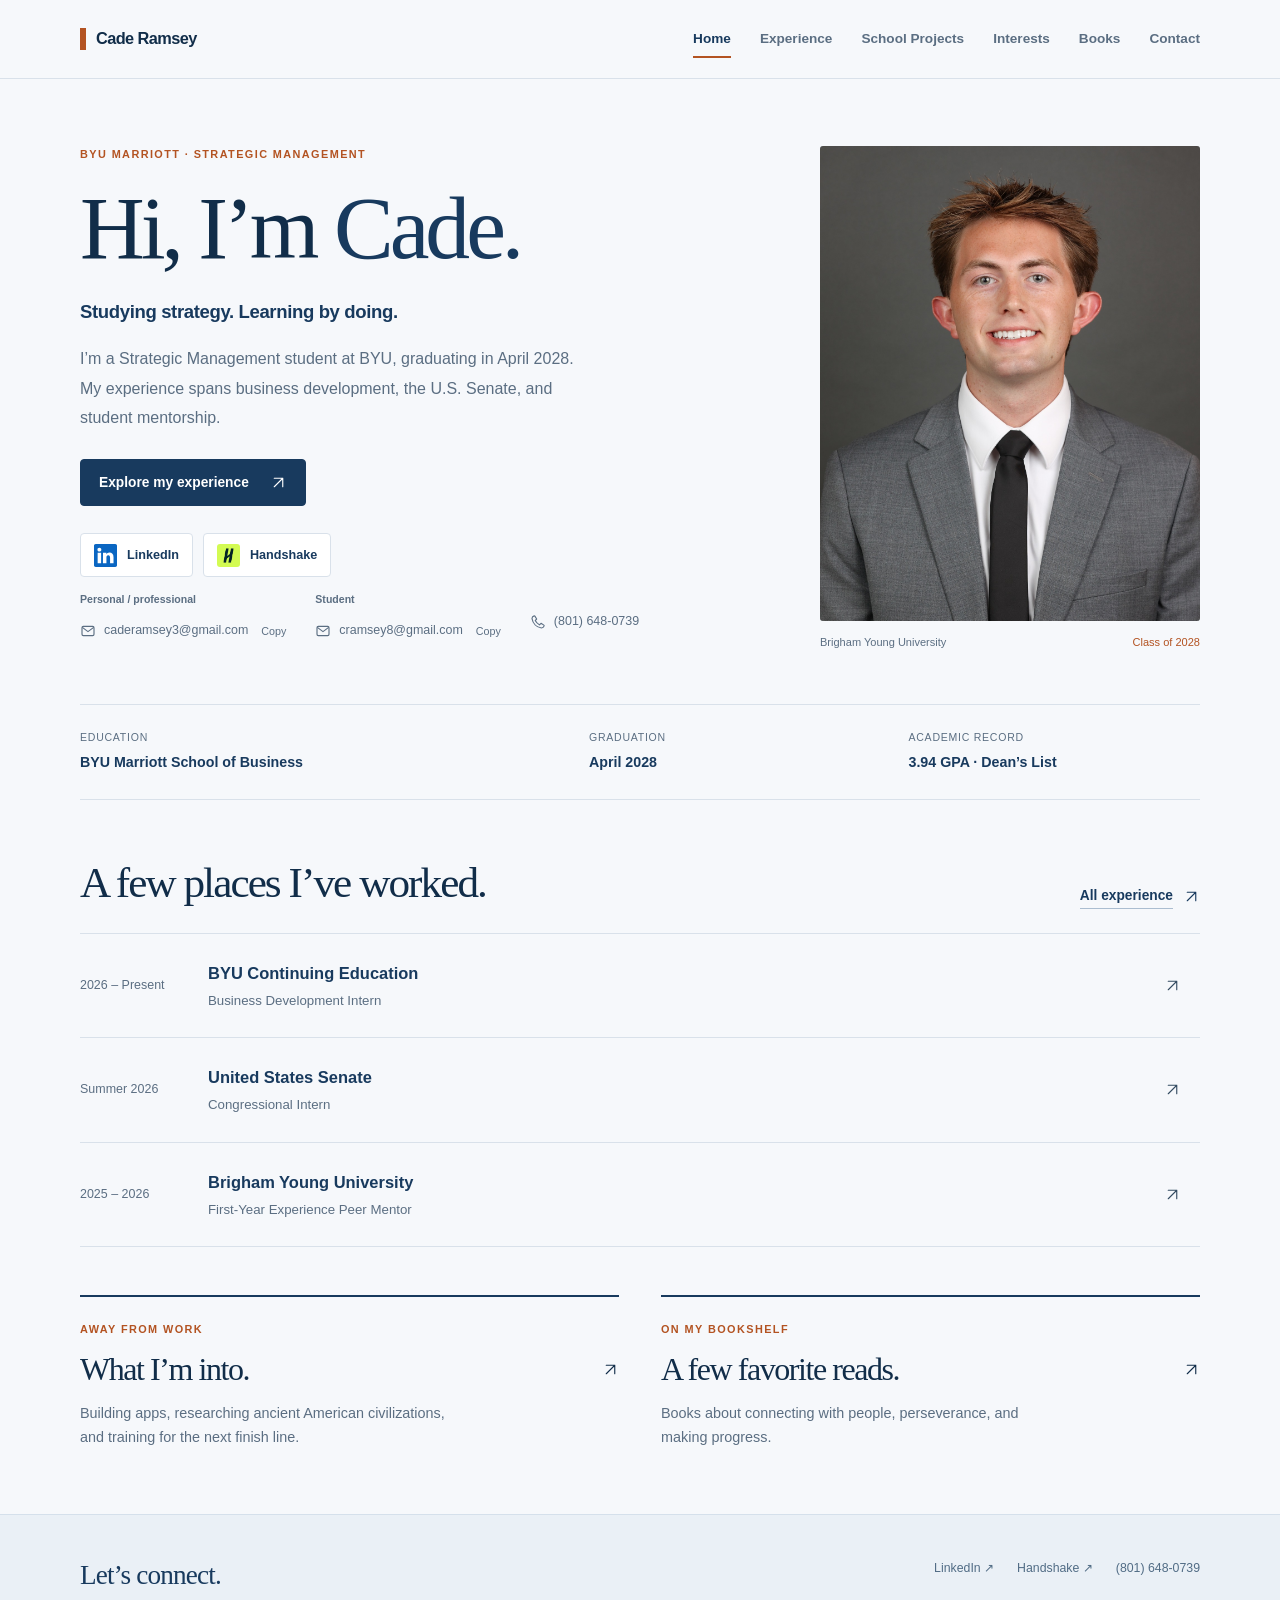
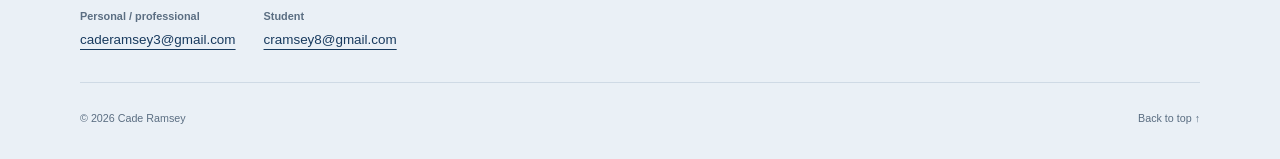
==== index.html @ 0d04d63a "Distinguish personal and student emails across contact sections" ====
<!doctype html>
<html lang="en">
<head>
  <meta charset="utf-8">
  <meta name="viewport" content="width=device-width, initial-scale=1">
  <meta name="theme-color" content="#f6f8fb">
  <meta name="description" content="Cade Ramsey is a BYU Strategic Management student graduating in April 2028. Explore his experience, interests, and favorite books.">
  <title>Welcome | Cade Ramsey</title>
  <link rel="stylesheet" href="styles.css?v=contact-emails">
  <script src="site.js" defer></script>
</head>
<body>
  <a class="skip-link" href="#main-content">Skip to content</a>
  <header class="site-header" id="top">
    <div class="wrap header-inner">
      <a class="wordmark" href="index.html" aria-label="Cade Ramsey, home">Cade Ramsey</a>
      <button class="menu-toggle" type="button" data-menu-toggle aria-controls="site-navigation" aria-expanded="false"><span data-menu-label>Menu</span><svg class="menu-icon" viewBox="0 0 24 24" fill="none" stroke="currentColor" stroke-width="1.7" aria-hidden="true"><path d="M4 8h16"/><path d="M4 16h16"/></svg></button>
      <nav class="site-nav" id="site-navigation" aria-label="Main navigation">
          <a href="index.html" aria-current="page">Home</a>
          <a href="experience.html">Experience</a>
          <a href="school-projects.html">School Projects</a>
          <a href="interests.html">Interests</a>
          <a href="books.html">Books</a>
          <a href="#contact">Contact</a>
      </nav>
    </div>
  </header>
  <main id="main-content" class="wrap">
    <section class="home-hero" id="home" aria-labelledby="home-title">
      <div>
        <p class="eyebrow">BYU Marriott · Strategic Management</p>
        <h1 id="home-title">Hi, I’m <span>Cade.</span></h1>
        <p class="home-role">Studying strategy. Learning by doing.</p>
        <p class="lead">I’m a Strategic Management student at BYU, graduating in April 2028. My experience spans business development, the U.S. Senate, and student mentorship.</p>
        <a class="button" href="experience.html">Explore my experience <svg class="icon-arrow" viewBox="0 0 24 24" fill="none" stroke="currentColor" stroke-width="1.6" stroke-linecap="round" stroke-linejoin="round" aria-hidden="true"><path d="M6 18 18 6M6 6h12v12"/></svg></a>
        <div class="home-contact" role="group" aria-label="Profiles and contact information">
          <div class="profile-links">
            <a class="profile-link" href="https://www.linkedin.com/in/cade-ramsey" target="_blank" rel="noopener noreferrer" aria-label="View Cade Ramsey’s LinkedIn profile"><svg class="brand-icon" viewBox="0 0 16 16" xmlns="http://www.w3.org/2000/svg" aria-hidden="true" focusable="false"><path fill="#0A66C2" d="M0 1.146C0 .513.526 0 1.175 0h13.65C15.474 0 16 .513 16 1.146v13.708c0 .633-.526 1.146-1.175 1.146H1.175C.526 16 0 15.487 0 14.854V1.146zm4.943 12.248V6.169H2.542v7.225h2.401zm-1.2-8.212c.837 0 1.358-.554 1.358-1.248-.015-.709-.52-1.248-1.342-1.248S2.4 3.226 2.4 3.934c0 .694.521 1.248 1.327 1.248h.016zm4.908 8.212V9.359c0-.216.016-.432.08-.586.173-.431.568-.878 1.232-.878.869 0 1.216.662 1.216 1.634v3.865h2.401V9.25c0-2.22-1.184-3.252-2.764-3.252-1.274 0-1.845.7-2.165 1.193v.025h-.016l.016-.025V6.169H6.25c.03.678 0 7.225 0 7.225h2.401z"></path></svg>
              <span>LinkedIn</span></a>
            <a class="profile-link" href="https://byu.joinhandshake.com/profiles/m2m9yj" target="_blank" rel="noopener noreferrer" aria-label="View Cade Ramsey’s Handshake profile"><img class="brand-icon handshake-icon" src="assets/handshake.png" width="23" height="23" alt=""><span>Handshake</span></a>
          </div>
          <div class="direct-contact">
            <div class="contact-email"><span class="contact-email-label">Personal / professional</span><div class="email-group"><a class="direct-link" href="mailto:caderamsey3@gmail.com"><svg class="small-icon" viewBox="0 0 24 24" aria-hidden="true"><rect x="3" y="5" width="18" height="14" rx="2"/><path d="m4 7 8 6 8-6"/></svg><span>caderamsey3@gmail.com</span></a><button class="copy-email" type="button" data-copy-email="caderamsey3@gmail.com" aria-label="Copy Cade Ramsey’s personal and professional email address"><span data-copy-label>Copy</span></button></div></div>
            <div class="contact-email"><span class="contact-email-label">Student</span><div class="email-group"><a class="direct-link" href="mailto:cramsey8@gmail.com"><svg class="small-icon" viewBox="0 0 24 24" aria-hidden="true"><rect x="3" y="5" width="18" height="14" rx="2"/><path d="m4 7 8 6 8-6"/></svg><span>cramsey8@gmail.com</span></a><button class="copy-email" type="button" data-copy-email="cramsey8@gmail.com" aria-label="Copy Cade Ramsey’s student email address"><span data-copy-label>Copy</span></button></div></div>
            <a class="direct-link" href="tel:+18016480739"><svg class="small-icon" viewBox="0 0 24 24" aria-hidden="true"><path d="M7.3 3.2 10 7.5 7.8 9.8a16 16 0 0 0 6.4 6.4l2.3-2.2 4.3 2.7a1 1 0 0 1 .4 1.2c-.6 1.8-1.9 3.1-4 3.1A17.4 17.4 0 0 1 3 6.8c0-2.1 1.3-3.4 3.1-4a1 1 0 0 1 1.2.4Z"/></svg><span>(801) 648-0739</span></a>
          </div>
        </div>
      </div>
      <figure class="portrait"><img src="assets/cade-ramsey.jpeg" alt="Cade Ramsey wearing a gray suit and tie" width="1365" height="2048" fetchpriority="high"><figcaption><span>Brigham Young University</span><span>Class of 2028</span></figcaption></figure>
    </section>
    <dl class="context-strip"><div><dt>Education</dt><dd>BYU Marriott School of Business</dd></div><div><dt>Graduation</dt><dd>April 2028</dd></div><div><dt>Academic record</dt><dd>3.94 GPA · Dean’s List</dd></div></dl>
    <section class="home-section" id="experience" aria-labelledby="selected-work-title">
      <div class="section-heading"><h2 id="selected-work-title">A few places I’ve worked.</h2><a class="text-link" href="experience.html"><span>All experience</span><svg class="icon-arrow" viewBox="0 0 24 24" fill="none" stroke="currentColor" stroke-width="1.6" stroke-linecap="round" stroke-linejoin="round" aria-hidden="true"><path d="M6 18 18 6M6 6h12v12"/></svg></a></div>
      <div class="work-list">
        <a class="work-link" href="experience.html#continuing-education"><span class="work-year">2026 – Present</span><div><span class="work-name">BYU Continuing Education</span><span class="work-role">Business Development Intern</span></div><svg class="icon-arrow" viewBox="0 0 24 24" fill="none" stroke="currentColor" stroke-width="1.6" stroke-linecap="round" stroke-linejoin="round" aria-hidden="true"><path d="M6 18 18 6M6 6h12v12"/></svg></a>
        <a class="work-link" href="experience.html#senate"><span class="work-year">Summer 2026</span><div><span class="work-name">United States Senate</span><span class="work-role">Congressional Intern</span></div><svg class="icon-arrow" viewBox="0 0 24 24" fill="none" stroke="currentColor" stroke-width="1.6" stroke-linecap="round" stroke-linejoin="round" aria-hidden="true"><path d="M6 18 18 6M6 6h12v12"/></svg></a>
        <a class="work-link" href="experience.html#peer-mentoring"><span class="work-year">2025 – 2026</span><div><span class="work-name">Brigham Young University</span><span class="work-role">First-Year Experience Peer Mentor</span></div><svg class="icon-arrow" viewBox="0 0 24 24" fill="none" stroke="currentColor" stroke-width="1.6" stroke-linecap="round" stroke-linejoin="round" aria-hidden="true"><path d="M6 18 18 6M6 6h12v12"/></svg></a>
      </div>
    </section>
    <div class="elsewhere">
      <a class="elsewhere-link" id="interests" href="interests.html" data-reveal><p class="eyebrow">Away from work</p><h2>What I’m into. <svg class="icon-arrow" viewBox="0 0 24 24" fill="none" stroke="currentColor" stroke-width="1.6" stroke-linecap="round" stroke-linejoin="round" aria-hidden="true"><path d="M6 18 18 6M6 6h12v12"/></svg></h2><p>Building apps, researching ancient American civilizations, and training for the next finish line.</p></a>
      <a class="elsewhere-link" id="books" href="books.html" data-reveal><p class="eyebrow">On my bookshelf</p><h2>A few favorite reads. <svg class="icon-arrow" viewBox="0 0 24 24" fill="none" stroke="currentColor" stroke-width="1.6" stroke-linecap="round" stroke-linejoin="round" aria-hidden="true"><path d="M6 18 18 6M6 6h12v12"/></svg></h2><p>Books about connecting with people, perseverance, and making progress.</p></a>
    </div>
  </main>
  <footer class="site-footer" id="contact">
    <div class="wrap">
      <div class="footer-main">
        <div><p class="footer-title">Let’s connect.</p><dl class="footer-emails"><div><dt>Personal / professional</dt><dd><a class="footer-email" href="mailto:caderamsey3@gmail.com">caderamsey3@gmail.com</a></dd></div><div><dt>Student</dt><dd><a class="footer-email" href="mailto:cramsey8@gmail.com">cramsey8@gmail.com</a></dd></div></dl></div>
        <nav class="footer-links" aria-label="Contact links"><a href="https://www.linkedin.com/in/cade-ramsey" target="_blank" rel="noopener noreferrer">LinkedIn ↗</a><a href="https://byu.joinhandshake.com/profiles/m2m9yj" target="_blank" rel="noopener noreferrer">Handshake ↗</a><a href="tel:+18016480739">(801) 648-0739</a></nav>
      </div>
      <div class="footer-bottom"><span>© 2026 Cade Ramsey</span><a href="#top">Back to top ↑</a></div>
    </div>
  </footer>
  <div class="toast" data-toast role="status" aria-live="polite" aria-atomic="true" hidden></div>
</body>
</html>
---- styles.css ----
/* Cade Ramsey — shared portfolio styles. */
:root {
  --paper: #f6f8fb;
  --white: #fff;
  --ink: #183a5e;
  --deep: #112d49;
  --body: #334b61;
  --muted: #5b6e82;
  --line: #d9e1ea;
  --blue: #e8eff7;
  --accent: #b35322;
  --accent-light: #f4ad78;
  --serif: Georgia, "Times New Roman", serif;
  --sans: -apple-system, BlinkMacSystemFont, "Segoe UI", sans-serif;
}
* { box-sizing: border-box; }
html { scroll-behavior: smooth; scroll-padding-top: 100px; }
body { margin: 0; background: var(--paper); color: var(--body); font-family: var(--sans); font-size: 16px; line-height: 1.7; -webkit-font-smoothing: antialiased; }
button, input, textarea { font: inherit; }
button, a { -webkit-tap-highlight-color: transparent; }
a { color: inherit; text-decoration-thickness: 1px; text-underline-offset: 5px; }
button { color: inherit; }
button:not(:disabled), summary { cursor: pointer; }
button:disabled { cursor: default; }
img, svg { display: block; max-width: 100%; }
[hidden] { display: none !important; }
::selection { background: #f8dcc6; color: var(--deep); }
:focus-visible { outline: 2px solid var(--accent); outline-offset: 5px; }
.wrap { width: min(1120px, calc(100% - 64px)); margin-inline: auto; }
.skip-link { position: fixed; left: 20px; top: -90px; z-index: 100; padding: 10px 16px; background: var(--white); border: 1px solid var(--ink); }
.skip-link:focus { top: 12px; }
.site-header { position: sticky; top: 0; z-index: 30; background: rgba(246,248,251,.97); border-bottom: 1px solid var(--line); transition: box-shadow .2s; }
.site-header.is-scrolled { box-shadow: 0 3px 16px rgba(17,45,73,.045); }
.header-inner { min-height: 78px; display: flex; align-items: center; justify-content: space-between; gap: 32px; }
.wordmark { display: inline-flex; align-items: center; gap: 10px; color: var(--deep); text-decoration: none; font-size: 1.02rem; font-weight: 720; letter-spacing: -.035em; white-space: nowrap; }
.wordmark::before { content: ""; width: 6px; height: 22px; background: var(--accent); }
.site-nav { display: flex; align-items: center; gap: 29px; }
.site-nav a { position: relative; padding: 25px 0; color: var(--muted); text-decoration: none; font-size: .85rem; font-weight: 550; }
.site-nav a::after { content: ""; position: absolute; left: 0; right: 0; bottom: 18px; height: 2px; background: var(--accent); transform: scaleX(0); transform-origin: left; transition: transform .2s; }
.site-nav a:hover, .site-nav a[aria-current="page"] { color: var(--ink); }
.site-nav a:hover::after, .site-nav a[aria-current="page"]::after { transform: scaleX(1); }
.menu-toggle { display: none; align-items: center; gap: 9px; padding: 8px 0 8px 12px; border: 0; background: transparent; color: var(--ink); font-size: .83rem; }
.menu-toggle svg { width: 19px; height: 19px; }
.menu-icon path { transform-origin: center; transition: transform .2s; }
.menu-toggle[aria-expanded="true"] .menu-icon path:first-child { transform: translateY(4px) rotate(45deg); }
.menu-toggle[aria-expanded="true"] .menu-icon path:last-child { transform: translateY(-4px) rotate(-45deg); }
.eyebrow { margin: 0 0 18px; color: var(--accent); font-size: .68rem; font-weight: 750; text-transform: uppercase; letter-spacing: .13em; }
h1, h2, h3, p { margin-top: 0; }
h1, h2 { color: var(--deep); font-family: var(--serif); font-weight: 400; letter-spacing: -.045em; }
h1 { margin-bottom: 22px; font-size: clamp(3.1rem, 6.5vw, 5.6rem); line-height: 1.06; }
h2 { font-size: clamp(1.9rem, 3.7vw, 2.7rem); line-height: 1.18; }
h3 { color: var(--ink); font-size: 1.08rem; font-weight: 650; letter-spacing: -.02em; line-height: 1.4; }
.lead { color: var(--muted); font-size: 1.06rem; line-height: 1.85; }
.text-link, .arrow-link { display: inline-flex; align-items: center; gap: 10px; color: var(--ink); font-size: .86rem; font-weight: 650; text-decoration: none; }
.text-link span:first-child { border-bottom: 1px solid #abbdd0; }
.icon-arrow { width: 17px; height: 17px; flex: 0 0 17px; transition: transform .2s; }
a:hover > .icon-arrow, button:hover > .icon-arrow { transform: translate(3px, -2px); }
.button { display: inline-flex; align-items: center; justify-content: center; gap: 21px; min-height: 47px; padding: 11px 18px; border: 1px solid var(--ink); border-radius: 4px; background: var(--ink); color: white; font-size: .86rem; font-weight: 650; text-decoration: none; transition: background .2s, transform .2s, box-shadow .2s; }
.button:hover { background: var(--deep); box-shadow: 0 4px 0 #e2e9f1; transform: translateY(-2px); }
.button:active { transform: translateY(0); box-shadow: none; }
.button-light { background: white; color: var(--ink); border-color: #bdccdb; }
.button-light:hover { background: #eef3f8; }
.button-orange { background: var(--accent-light); border-color: var(--accent-light); color: var(--deep); }
.button-orange:hover { background: #ffbf8f; box-shadow: 0 4px 0 rgba(0,0,0,.12); }
.home-hero { display: grid; grid-template-columns: minmax(0, 1.15fr) minmax(0, .85fr); gap: clamp(40px, 7vw, 96px); align-items: center; padding: 66px 0 52px; }
.home-hero h1 { font-size: clamp(3.6rem, 7vw, 6.2rem); }
.home-hero h1 span { color: var(--ink); }
.home-hero .lead { max-width: 510px; margin-bottom: 26px; font-size: 1rem; }
.home-role { margin: 0 0 18px; color: var(--ink); font-size: 1.16rem; line-height: 1.5; font-weight: 550; letter-spacing: -.02em; }
.portrait { width: min(100%, 380px); min-width: 0; margin: 0; align-self: center; justify-self: end; }
.portrait img { width: 100%; height: auto; max-height: 475px; aspect-ratio: 4 / 5; object-fit: cover; object-position: center 27%; border-radius: 3px; background: #d9e1e8; }
.portrait figcaption { display: flex; justify-content: space-between; gap: 15px; padding-top: 12px; color: var(--muted); font-size: .69rem; }
.portrait figcaption span:last-child { color: var(--accent); }
.home-contact { margin-top: 27px; }
.profile-links { display: flex; flex-wrap: wrap; gap: 10px; }
.profile-link { display: inline-flex; align-items: center; gap: 10px; min-height: 44px; padding: 8px 13px; border: 1px solid var(--line); border-radius: 4px; background: white; color: var(--ink); font-size: .79rem; font-weight: 650; text-decoration: none; transition: border-color .2s, transform .2s; }
.profile-link:hover { border-color: var(--accent); transform: translateY(-2px); }
.brand-icon { width: 23px; height: 23px; flex: 0 0 23px; }
.handshake-icon { border-radius: 3px; }
.direct-contact { display: flex; flex-wrap: wrap; align-items: center; gap: 5px 20px; margin-top: 14px; }
.contact-email { display: grid; min-width: 0; }
.contact-email-label { color: var(--muted); font-size: .66rem; font-weight: 600; }
.email-group { display: inline-flex; align-items: center; min-width: 0; }
.direct-link { display: inline-flex; align-items: center; gap: 8px; min-height: 42px; color: var(--muted); font-size: .78rem; text-decoration: none; }
.direct-link:hover { color: var(--ink); text-decoration: underline; }
.direct-link span { overflow-wrap: anywhere; }
.small-icon { width: 16px; height: 16px; flex: 0 0 16px; fill: none; stroke: currentColor; stroke-width: 1.7; stroke-linecap: round; stroke-linejoin: round; }
.copy-email { display: none; align-items: center; justify-content: center; min-width: 43px; min-height: 43px; margin-left: 4px; padding: 8px; border: 0; background: transparent; color: var(--muted); font-size: .67rem; }
.js .copy-email { display: inline-flex; }
.copy-email:hover { color: var(--accent); }
.context-strip { display: grid; grid-template-columns: 1.65fr 1fr 1fr; gap: 28px; margin: 0; padding: 24px 0; border-block: 1px solid var(--line); }
.context-strip dt { margin-bottom: 3px; color: var(--muted); font-size: .66rem; letter-spacing: .07em; text-transform: uppercase; }
.context-strip dd { margin: 0; color: var(--ink); font-size: .89rem; font-weight: 550; }
.home-section { padding-top: 58px; }
.section-heading { display: flex; align-items: end; justify-content: space-between; flex-wrap: wrap; gap: 16px; margin-bottom: 24px; }
.section-heading h2 { margin: 0; }
.section-heading p { margin: 0; color: var(--muted); font-size: .84rem; }
.work-list { border-top: 1px solid var(--line); }
.work-link { display: grid; grid-template-columns: 108px 1fr 24px; align-items: center; gap: 20px; padding: 25px 12px 25px 0; border-bottom: 1px solid var(--line); text-decoration: none; transition: background .2s, padding .2s; }
.work-link:hover { background: var(--blue); padding-left: 12px; }
.work-year { color: var(--muted); font-size: .78rem; }
.work-name { display: block; color: var(--ink); font-size: 1.03rem; font-weight: 650; }
.work-role { display: block; margin-top: 3px; color: var(--muted); font-size: .83rem; }
.elsewhere { display: grid; grid-template-columns: 1fr 1fr; gap: 42px; margin: 48px 0 64px; }
.elsewhere-link { display: block; padding-top: 23px; border-top: 2px solid var(--ink); text-decoration: none; }
.elsewhere-link .eyebrow { margin-bottom: 12px; }
.elsewhere-link h2 { display: flex; align-items: center; justify-content: space-between; gap: 20px; margin-bottom: 12px; font-size: 2rem; }
.elsewhere-link p:last-child { max-width: 390px; margin-bottom: 0; color: var(--muted); font-size: .9rem; }
.elsewhere-link:hover h2 { color: var(--accent); }
.page-main { padding-top: 54px; padding-bottom: 68px; }
.page-intro { max-width: 760px; margin-bottom: 33px; }
.page-intro h1 { font-size: clamp(3rem, 6vw, 4.9rem); }
.page-intro .lead { max-width: 680px; margin-bottom: 0; }
.filter-bar { display: flex; flex-wrap: wrap; align-items: center; justify-content: space-between; gap: 13px 22px; padding: 18px 0; border-block: 1px solid var(--line); }
.filter-options { display: none; flex-wrap: wrap; gap: 5px; }
.js .filter-options { display: flex; }
.filter-button { min-height: 40px; padding: 8px 13px; border: 1px solid transparent; border-radius: 4px; background: transparent; color: var(--muted); font-size: .78rem; font-weight: 550; transition: background .18s, color .18s; }
.filter-button:hover { color: var(--ink); background: var(--blue); }
.filter-button[aria-pressed="true"] { background: var(--ink); color: white; }
.filter-count { color: var(--muted); font-size: .72rem; }
.experience-toolbar { display: flex; align-items: center; justify-content: space-between; gap: 20px; padding-top: 16px; }
.quiet-button { min-height: 40px; padding: 6px 0; border: 0; background: transparent; color: var(--ink); font-size: .75rem; text-decoration: underline; text-underline-offset: 4px; }
[data-expand-all] { display: none; }
.js [data-expand-all] { display: inline-block; }
.experience-list { margin-top: 9px; }
.experience-row { display: grid; grid-template-columns: 185px minmax(0,1fr); gap: 42px; padding: 34px 0 37px; border-bottom: 1px solid var(--line); scroll-margin-top: 105px; }
.role-figure { margin: 0; }
.role-art { padding: 5px 8px; background: var(--blue); border-radius: 3px; }
.role-art svg { width: 100%; height: auto; }
.role-figure figcaption { padding-top: 16px; }
.role-figure strong { display: block; color: var(--ink); font-family: var(--serif); font-size: 2rem; font-weight: 400; line-height: 1.1; }
.role-figure figcaption span { display: block; max-width: 180px; margin-top: 6px; color: var(--muted); font-size: .73rem; line-height: 1.6; }
.role-head { display: flex; align-items: start; justify-content: space-between; flex-wrap: wrap; gap: 9px 22px; }
.role-org { margin-bottom: 6px; color: var(--accent); font-size: .77rem; font-weight: 650; }
.role-head h2 { margin: 0; font-size: clamp(1.45rem, 2.4vw, 2rem); line-height: 1.22; }
.role-dates { padding-top: 2px; color: var(--muted); font-size: .74rem; white-space: nowrap; }
.role-location { margin: 9px 0 16px; color: var(--muted); font-size: .72rem; }
.role-intro { max-width: 760px; margin-bottom: 14px; color: #50667c; font-size: .91rem; line-height: 1.85; }
details > summary { display: flex; align-items: center; justify-content: space-between; gap: 16px; min-height: 43px; list-style: none; color: var(--ink); font-size: .8rem; font-weight: 650; }
details > summary::-webkit-details-marker { display: none; }
summary .disclosure-icon { width: 16px; height: 16px; flex: 0 0 16px; transition: transform .2s; }
details[open] > summary .disclosure-icon { transform: rotate(45deg); }
.details-body { padding: 13px 0 3px; }
.details-body h3 { margin: 0 0 13px; font-size: .87rem; }
.contributions { padding-left: 18px; margin: 0; color: #52687e; font-size: .84rem; }
.contributions li { margin-bottom: 11px; padding-left: 3px; line-height: 1.8; }
.contributions li::marker { color: var(--accent); }
.contributions strong { color: #334e68; font-weight: 650; }
.skills-used { margin: 16px 0 0; color: var(--muted); font-size: .71rem; line-height: 1.7; }
.skills-used span { color: var(--ink); font-weight: 600; }
.education-block { padding-top: 52px; }
.education-grid { display: grid; grid-template-columns: 1.2fr .8fr; gap: 50px; margin-top: 24px; }
.education-grid h3 { margin-bottom: 7px; }
.education-grid p { color: var(--muted); font-size: .88rem; }
.education-grid .degree { margin-bottom: 5px; color: var(--ink); }
.education-extra { margin-top: 20px; border-top: 1px solid var(--line); }
.education-extra p { margin: 12px 0; font-size: .83rem; }
.tool-list { margin: 16px 0 0; }
.tool-list dt { margin-top: 15px; color: var(--ink); font-size: .76rem; font-weight: 650; }
.tool-list dd { margin: 4px 0 0; color: var(--muted); font-size: .85rem; }
.section-nav { display: flex; flex-wrap: wrap; gap: 24px; padding: 0 0 21px; margin-bottom: 36px; border-bottom: 1px solid var(--line); }
.section-nav a { color: var(--muted); font-size: .8rem; text-decoration: none; }
.section-nav a:hover { color: var(--accent); text-decoration: underline; }
.interest-section { padding-bottom: 48px; scroll-margin-top: 100px; }
.section-copy { max-width: 720px; margin-bottom: 25px; }
.section-copy h2 { margin-bottom: 16px; }
.section-copy p { color: var(--muted); font-size: .93rem; }
.project-list { display: grid; grid-template-columns: repeat(3,minmax(0,1fr)); gap: 22px; margin-top: 23px; }
.project-item { min-width: 0; padding: 0 0 22px; border-bottom: 1px solid #bdccda; }
.project-art { display: grid; place-items: center; height: 147px; margin-bottom: 22px; overflow: hidden; background: #e8eff7; border-radius: 3px; }
.project-art svg { width: 100%; height: 100%; }
.project-item h3 { margin-bottom: 9px; }
.project-item > p { margin-bottom: 12px; color: var(--muted); font-size: .85rem; }
.project-item details p { margin: 4px 0 14px; color: var(--muted); font-size: .84rem; }
.project-item .text-link { margin-top: 14px; font-size: .77rem; }
.school-project-grid { grid-template-columns: repeat(2, minmax(0, 1fr)); gap: 30px 34px; }
.school-project-card .project-art { border: 1px dashed #c6d3e0; background: #edf2f8; }
.school-project-status { display: inline-block; margin-bottom: 8px; color: var(--muted); font-size: .68rem; font-weight: 600; letter-spacing: .07em; text-transform: uppercase; }
.story-grid { display: grid; grid-template-columns: 1.15fr .85fr; gap: 65px; align-items: center; padding-top: 39px; border-top: 1px solid var(--line); }
.story-grid h2 { margin-bottom: 20px; }
.story-grid p { max-width: 590px; color: var(--muted); font-size: .94rem; }
.history-illustration { align-self: end; overflow: hidden; border-radius: 3px; background: var(--blue); }
.history-illustration svg { width: 100%; height: auto; }
.running-section { display: grid; grid-template-columns: 1.15fr .85fr; gap: 60px; align-items: center; padding: 37px 40px; border-radius: 4px; background: var(--ink); color: white; scroll-margin-top: 100px; }
.running-section .eyebrow { color: var(--accent-light); }
.running-section h2 { color: white; margin-bottom: 17px; font-size: 2.4rem; }
.running-section p { margin-bottom: 22px; color: #d7e1ec; font-size: .9rem; }
.running-facts { display: grid; grid-template-columns: 1fr 1fr; gap: 18px; margin: 0; padding-block: 23px; border-block: 1px solid #59728b; }
.running-facts dt { color: #d7e1ec; font-size: .72rem; }
.running-facts dd { margin: 6px 0 0; font-family: var(--serif); font-size: 2.2rem; line-height: 1.1; }
.running-facts dd span { color: #d7e1ec; font-family: var(--sans); font-size: .76rem; }
.running-note { margin: 17px 0 0 !important; font-size: .75rem !important; }
.books-layout { display: grid; grid-template-columns: minmax(0, 1.35fr) minmax(0, 1fr); gap: 56px; align-items: center; padding: 30px 0 38px; border-top: 1px solid var(--line); border-bottom: 1px solid var(--line); }
.book-options { display: grid; grid-template-columns: repeat(3, minmax(0, 1fr)); gap: 21px; min-width: 0; }
.book-choice { display: flex; flex-direction: column; align-items: center; gap: 16px; min-width: 0; padding: 16px 2px 13px; border: 0; border-bottom: 2px solid transparent; background: transparent; color: var(--muted); font-size: .72rem; text-align: center; transition: border-color .2s, color .2s; }
.book-choice:hover { color: var(--ink); }
.book-choice[aria-selected="true"] { color: var(--ink); border-bottom-color: var(--accent); }
.book-art { position: relative; display: flex; flex-direction: column; width: 175px; height: 250px; max-width: 100%; padding: 24px 20px 22px 24px; border-radius: 2px 4px 4px 2px; box-shadow: 6px 9px 13px rgba(17,45,73,.13); text-align: left; transition: transform .25s; }
.book-art::before { content: ""; position: absolute; left: 8px; top: 4px; bottom: 4px; width: 1px; background: rgba(255,255,255,.18); }
.book-choice:hover .book-art { transform: translateY(-6px); }
.book-choice[aria-selected="true"] .book-art { transform: translateY(-5px); }
.carnegie-art { color: white; background: var(--ink); }
.book-cover-title { font-family: var(--serif); font-size: 1.32rem; line-height: 1.18; letter-spacing: -.035em; }
.book-cover-title em { color: var(--accent-light); font-style: normal; }
.book-cover-author { margin-top: auto; font-family: var(--sans); font-size: .55rem; letter-spacing: .1em; text-transform: uppercase; }
.cover-lines { width: 34px; height: 3px; margin-top: 24px; background: var(--accent-light); }
.grit-art { color: var(--ink); background: #eee8df; }
.grit-art::before { background: rgba(17,45,73,.08); }
.grit-cover-title { color: var(--ink); font-size: 3rem; font-weight: 800; line-height: 1.1; letter-spacing: -.06em; }
.grit-cover-subtitle { margin-top: 18px; color: #496175; font-family: var(--serif); font-size: .94rem; line-height: 1.5; }
.grit-art .cover-lines { background: var(--accent); }
.atomic-art { color: var(--deep); background: #dbe6f1; }
.atomic-art::before { background: rgba(17,45,73,.1); }
.atomic-art .book-cover-title { font-size: 1.75rem; line-height: 1.2; }
.atomic-art .book-cover-title em { color: var(--accent); }
.atomic-art .cover-lines { width: 44px; background: var(--accent); }
.book-panels { min-width: 0; }
.book-panel { min-width: 0; padding-block: 15px; }
.book-panel h2 { max-width: 520px; margin-bottom: 16px; font-size: clamp(2rem,3.5vw,2.8rem); }
.book-author { color: var(--ink); font-size: .9rem; }
.book-subtitle { color: var(--muted); font-family: var(--serif); font-size: 1.15rem; }
.book-panel .book-description { margin: 22px 0; color: var(--muted); font-size: .94rem; line-height: 1.9; }
.book-themes { display: flex; flex-wrap: wrap; gap: 7px 17px; padding: 0; margin: 0 0 27px; list-style: none; color: var(--accent); font-size: .75rem; }
.books-layout:not(.is-ready) .book-options { display: none; }
.books-layout:not(.is-ready) { grid-template-columns: 1fr; }
.books-layout:not(.is-ready) .book-panel + .book-panel { border-top: 1px solid var(--line); }
.book-suggestion { display: grid; grid-template-columns: minmax(0, .8fr) minmax(0, 1.2fr); gap: 64px; padding-block: 46px 12px; }
.suggestion-intro h2 { max-width: 310px; margin-bottom: 18px; }
.suggestion-intro > p:not(.eyebrow) { max-width: 370px; color: var(--muted); font-size: .9rem; }
.suggestion-intro .suggestion-email { margin-top: 25px; font-size: .8rem; }
.suggestion-email a { color: var(--ink); }
.suggestion-form-wrap { min-width: 0; }
.suggestion-form-embed { display: block; width: 100%; height: 766px; border: 0; background: var(--white); }
.suggestion-help { margin: 0; color: var(--muted); font-size: .76rem; line-height: 1.7; }
.suggestion-help a { color: var(--ink); }
.page-crosslink { display: flex; align-items: center; justify-content: space-between; flex-wrap: wrap; gap: 18px; margin-top: 32px; padding-top: 22px; border-top: 1px solid var(--line); }
.page-crosslink p { margin: 0; color: var(--muted); font-size: .84rem; }
.site-footer { padding: 37px 0 24px; background: #eaf0f6; border-top: 1px solid #d5e0eb; scroll-margin-top: 90px; }
.footer-main { display: flex; align-items: start; justify-content: space-between; gap: 32px; }
.footer-title { margin: 0 0 9px; color: var(--ink); font-family: var(--serif); font-size: 1.7rem; letter-spacing: -.03em; }
.footer-emails { display: flex; flex-wrap: wrap; gap: 12px 28px; margin: 0; }
.footer-emails dt { color: var(--muted); font-size: .68rem; font-weight: 600; }
.footer-emails dd { margin: 0; }
.footer-email { color: var(--ink); font-size: .84rem; overflow-wrap: anywhere; }
.footer-links { display: flex; flex-wrap: wrap; gap: 12px 23px; margin-top: 6px; }
.footer-links a { color: #516c85; font-size: .77rem; text-decoration: none; }
.footer-links a:hover { color: var(--accent); text-decoration: underline; }
.footer-bottom { display: flex; align-items: center; justify-content: space-between; gap: 20px; margin-top: 30px; padding-top: 17px; border-top: 1px solid #cfdae5; color: var(--muted); font-size: .67rem; }
.footer-bottom a { display: inline-flex; align-items: center; min-height: 35px; color: var(--muted); text-decoration: none; }
.footer-bottom a:hover { color: var(--ink); }
.toast { position: fixed; z-index: 100; left: 50%; bottom: 25px; width: max-content; max-width: calc(100% - 32px); transform: translateX(-50%); padding: 12px 20px; border-radius: 4px; background: var(--deep); color: white; box-shadow: 0 5px 20px rgba(17,45,73,.18); font-size: .82rem; text-align: center; }
@media (max-width: 1000px) {
  .home-hero { gap: 42px; }
  .site-nav { gap: 22px; }
  .experience-row { grid-template-columns: 160px minmax(0,1fr); gap: 28px; }
  .books-layout { grid-template-columns: 1fr; gap: 30px; }
  .book-options { width: 100%; max-width: 640px; margin-inline: auto; }
  .book-art { width: 155px; padding: 21px 17px 19px 21px; height: 230px; }
  .book-cover-title { font-size: 1.22rem; }
  .story-grid { gap: 38px; }
}
@media (max-width: 800px) {
  .wrap { width: min(1120px, calc(100% - 42px)); }
  .header-inner { min-height: 67px; flex-wrap: wrap; gap: 0 25px; }
  .site-nav { flex: 0 0 100%; gap: 22px; padding-bottom: 12px; flex-wrap: wrap; }
  .site-nav a { padding: 9px 0; }
  .site-nav a::after { bottom: 3px; }
  .js .menu-toggle { display: inline-flex; }
  .js .site-nav { display: none; }
  .js .site-nav.is-open { display: flex; }
  .home-hero { padding-top: 43px; grid-template-columns: minmax(0, 1.1fr) minmax(0, .9fr); gap: 30px; }
  .home-hero h1 { font-size: 4rem; }
  .portrait { align-self: center; }
  .portrait figcaption { flex-direction: column; gap: 2px; }
  .context-strip { grid-template-columns: 1.5fr 1fr; }
  .context-strip > div:last-child { grid-column: 1 / -1; }
  .experience-row { grid-template-columns: 135px minmax(0,1fr); gap: 25px; }
  .project-list { gap: 20px; }
  .education-grid { gap: 30px; }
  .running-section { gap: 30px; padding: 30px; }
  .running-section h2 { font-size: 2rem; }
  .books-layout { grid-template-columns: 1fr; gap: 30px; }
  .book-art { width: 175px; height: 240px; padding: 23px 20px 21px 24px; }
  .book-cover-title { font-size: 1.3rem; }
  .book-panel { padding-block: 8px; }
  .book-suggestion { gap: 30px; }
}
@media (max-width: 620px) {
  html { scroll-padding-top: 85px; }
  .wrap { width: calc(100% - 40px); }
  .home-hero { grid-template-columns: 1fr; gap: 35px; padding: 37px 0 32px; }
  .home-hero h1 { font-size: clamp(3.2rem, 13vw, 4.3rem); margin-bottom: 20px; }
  .eyebrow { margin-bottom: 15px; font-size: .62rem; }
  .home-role { font-size: 1.08rem; }
  .home-hero .lead { font-size: .95rem; }
  .home-contact { margin-top: 22px; }
  .portrait { width: min(100%, 320px); justify-self: center; }
  .portrait img { aspect-ratio: 1 / 1; object-position: center 22%; }
  .portrait figcaption { flex-direction: row; }
  .context-strip { grid-template-columns: 1fr 1fr; gap: 20px 15px; }
  .context-strip > div:first-child { grid-column: 1 / -1; }
  .context-strip > div:last-child { grid-column: auto; }
  .context-strip dd { font-size: .82rem; }
  .home-section { padding-top: 38px; }
  .section-heading { align-items: start; gap: 12px; margin-bottom: 20px; }
  .section-heading h2 { font-size: 1.9rem; }
  .work-link { grid-template-columns: 1fr 20px; gap: 5px 14px; padding-block: 19px; }
  .work-year { grid-column: 1; font-size: .7rem; }
  .work-link > div { grid-column: 1; }
  .work-link > svg { grid-column: 2; grid-row: 1 / span 2; }
  .work-name { font-size: .95rem; }
  .work-role { font-size: .78rem; }
  .elsewhere { grid-template-columns: 1fr; gap: 30px; margin: 36px 0 45px; }
  .elsewhere-link h2 { font-size: 1.85rem; }
  .page-main { padding-top: 35px; padding-bottom: 45px; }
  .page-intro h1 { font-size: clamp(2.9rem,12vw,3.8rem); }
  .lead { font-size: .97rem; }
  .filter-bar { gap: 11px; padding-block: 14px; }
  .filter-button { padding-inline: 10px; font-size: .74rem; }
  .experience-toolbar { align-items: start; padding-top: 10px; gap: 5px 15px; }
  .experience-toolbar .filter-count { padding-top: 12px; }
  .experience-row { grid-template-columns: 1fr; gap: 21px; padding-block: 27px; }
  .role-figure { display: grid; grid-template-columns: 110px 1fr; align-items: center; gap: 22px; }
  .role-figure figcaption { padding-top: 0; }
  .role-figure strong { font-size: 1.9rem; }
  .role-figure figcaption span { max-width: 200px; font-size: .7rem; }
  .role-head { gap: 9px; }
  .role-head h2 { font-size: 1.55rem; }
  .role-org { font-size: .74rem; }
  .role-dates { font-size: .7rem; }
  .role-intro { font-size: .88rem; }
  .contributions { font-size: .82rem; }
  .education-grid { grid-template-columns: 1fr; gap: 29px; }
  .education-block { padding-top: 35px; }
  .section-nav { gap: 15px 22px; margin-bottom: 28px; }
  .section-nav a { font-size: .75rem; }
  .section-copy p { font-size: .89rem; }
  .project-list { grid-template-columns: 1fr; gap: 29px; }
  .project-art { height: 150px; }
  .project-item > p { font-size: .88rem; }
  .interest-section { padding-bottom: 35px; }
  .story-grid { grid-template-columns: 1fr; gap: 20px; padding-top: 30px; }
  .story-grid h2 { font-size: 2rem; }
  .story-grid p { font-size: .9rem; }
  .history-illustration { max-width: 420px; width: 100%; justify-self: center; }
  .running-section { grid-template-columns: 1fr; gap: 26px; padding: 28px 24px; }
  .running-section h2 { font-size: 2rem; }
  .running-section p { font-size: .87rem; }
  .running-facts { padding-block: 19px; }
  .running-facts dd { font-size: 2rem; }
  .book-options { grid-template-columns: repeat(3, minmax(153px, 1fr)); gap: 12px; overflow-x: auto; padding: 7px 6px 12px; scroll-snap-type: x proximity; scroll-padding-inline: 6px; }
  .book-choice { scroll-snap-align: start; }
  .book-art { width: 153px; max-width: 100%; height: 225px; padding: 22px 15px 20px 20px; }
  .book-cover-title { font-size: 1.15rem; }
  .book-cover-author { font-size: .49rem; }
  .grit-cover-title { font-size: 2.65rem; }
  .grit-cover-subtitle { font-size: .85rem; }
  .book-choice { font-size: .65rem; }
  .book-panel h2 { font-size: 2rem; }
  .book-panel .book-description { font-size: .9rem; }
  .book-suggestion { grid-template-columns: 1fr; gap: 22px; padding-top: 34px; }
  .suggestion-intro h2, .suggestion-intro > p:not(.eyebrow) { max-width: none; }
  .suggestion-intro .suggestion-email { margin-top: 16px; }
  .suggestion-form-embed { height: 900px; }
  .footer-main { flex-direction: column; gap: 22px; }
  .footer-links { gap: 12px 20px; }
  .footer-bottom { margin-top: 25px; }
}
@media (max-width: 380px) {
  .book-art { padding: 20px 12px 20px 18px; height: 215px; }
  .book-cover-title { font-size: 1.02rem; }
  .book-cover-author { font-size: .45rem; }
  .grit-cover-subtitle { font-size: .79rem; }
}
@media (prefers-reduced-motion: reduce) {
  html { scroll-behavior: auto; }
  *, *::before, *::after { animation-duration: .01ms !important; animation-iteration-count: 1 !important; transition-duration: .01ms !important; }
}
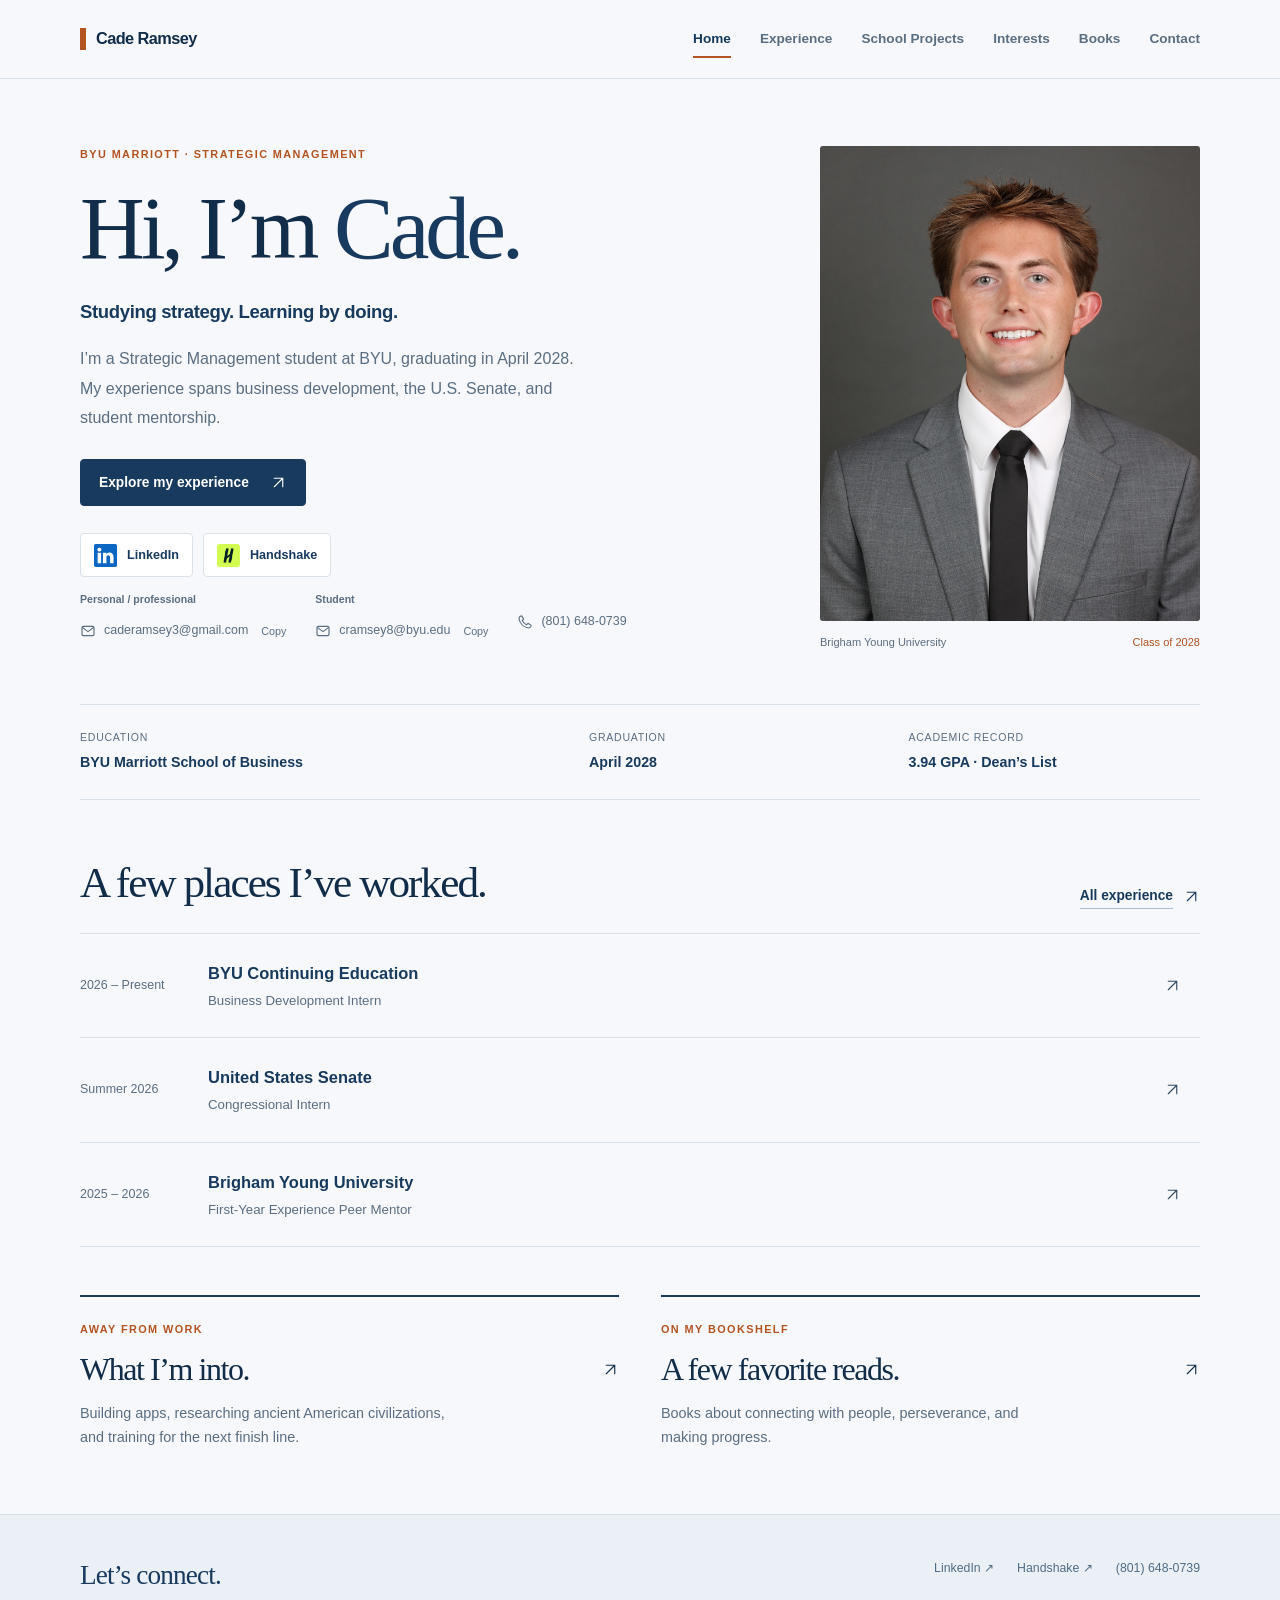
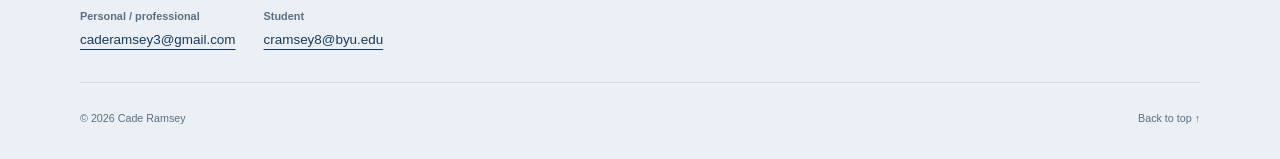
==== commit b7237931: "Correct student contact email to cramsey8@byu.edu" ====
--- a/index.html
+++ b/index.html
@@ -41,7 +41,7 @@
           </div>
           <div class="direct-contact">
             <div class="contact-email"><span class="contact-email-label">Personal / professional</span><div class="email-group"><a class="direct-link" href="mailto:caderamsey3@gmail.com"><svg class="small-icon" viewBox="0 0 24 24" aria-hidden="true"><rect x="3" y="5" width="18" height="14" rx="2"/><path d="m4 7 8 6 8-6"/></svg><span>caderamsey3@gmail.com</span></a><button class="copy-email" type="button" data-copy-email="caderamsey3@gmail.com" aria-label="Copy Cade Ramsey’s personal and professional email address"><span data-copy-label>Copy</span></button></div></div>
-            <div class="contact-email"><span class="contact-email-label">Student</span><div class="email-group"><a class="direct-link" href="mailto:cramsey8@gmail.com"><svg class="small-icon" viewBox="0 0 24 24" aria-hidden="true"><rect x="3" y="5" width="18" height="14" rx="2"/><path d="m4 7 8 6 8-6"/></svg><span>cramsey8@gmail.com</span></a><button class="copy-email" type="button" data-copy-email="cramsey8@gmail.com" aria-label="Copy Cade Ramsey’s student email address"><span data-copy-label>Copy</span></button></div></div>
+            <div class="contact-email"><span class="contact-email-label">Student</span><div class="email-group"><a class="direct-link" href="mailto:cramsey8@byu.edu"><svg class="small-icon" viewBox="0 0 24 24" aria-hidden="true"><rect x="3" y="5" width="18" height="14" rx="2"/><path d="m4 7 8 6 8-6"/></svg><span>cramsey8@byu.edu</span></a><button class="copy-email" type="button" data-copy-email="cramsey8@byu.edu" aria-label="Copy Cade Ramsey’s student email address"><span data-copy-label>Copy</span></button></div></div>
             <a class="direct-link" href="tel:+18016480739"><svg class="small-icon" viewBox="0 0 24 24" aria-hidden="true"><path d="M7.3 3.2 10 7.5 7.8 9.8a16 16 0 0 0 6.4 6.4l2.3-2.2 4.3 2.7a1 1 0 0 1 .4 1.2c-.6 1.8-1.9 3.1-4 3.1A17.4 17.4 0 0 1 3 6.8c0-2.1 1.3-3.4 3.1-4a1 1 0 0 1 1.2.4Z"/></svg><span>(801) 648-0739</span></a>
           </div>
         </div>
@@ -65,7 +65,7 @@
   <footer class="site-footer" id="contact">
     <div class="wrap">
       <div class="footer-main">
-        <div><p class="footer-title">Let’s connect.</p><dl class="footer-emails"><div><dt>Personal / professional</dt><dd><a class="footer-email" href="mailto:caderamsey3@gmail.com">caderamsey3@gmail.com</a></dd></div><div><dt>Student</dt><dd><a class="footer-email" href="mailto:cramsey8@gmail.com">cramsey8@gmail.com</a></dd></div></dl></div>
+        <div><p class="footer-title">Let’s connect.</p><dl class="footer-emails"><div><dt>Personal / professional</dt><dd><a class="footer-email" href="mailto:caderamsey3@gmail.com">caderamsey3@gmail.com</a></dd></div><div><dt>Student</dt><dd><a class="footer-email" href="mailto:cramsey8@byu.edu">cramsey8@byu.edu</a></dd></div></dl></div>
         <nav class="footer-links" aria-label="Contact links"><a href="https://www.linkedin.com/in/cade-ramsey" target="_blank" rel="noopener noreferrer">LinkedIn ↗</a><a href="https://byu.joinhandshake.com/profiles/m2m9yj" target="_blank" rel="noopener noreferrer">Handshake ↗</a><a href="tel:+18016480739">(801) 648-0739</a></nav>
       </div>
       <div class="footer-bottom"><span>© 2026 Cade Ramsey</span><a href="#top">Back to top ↑</a></div>
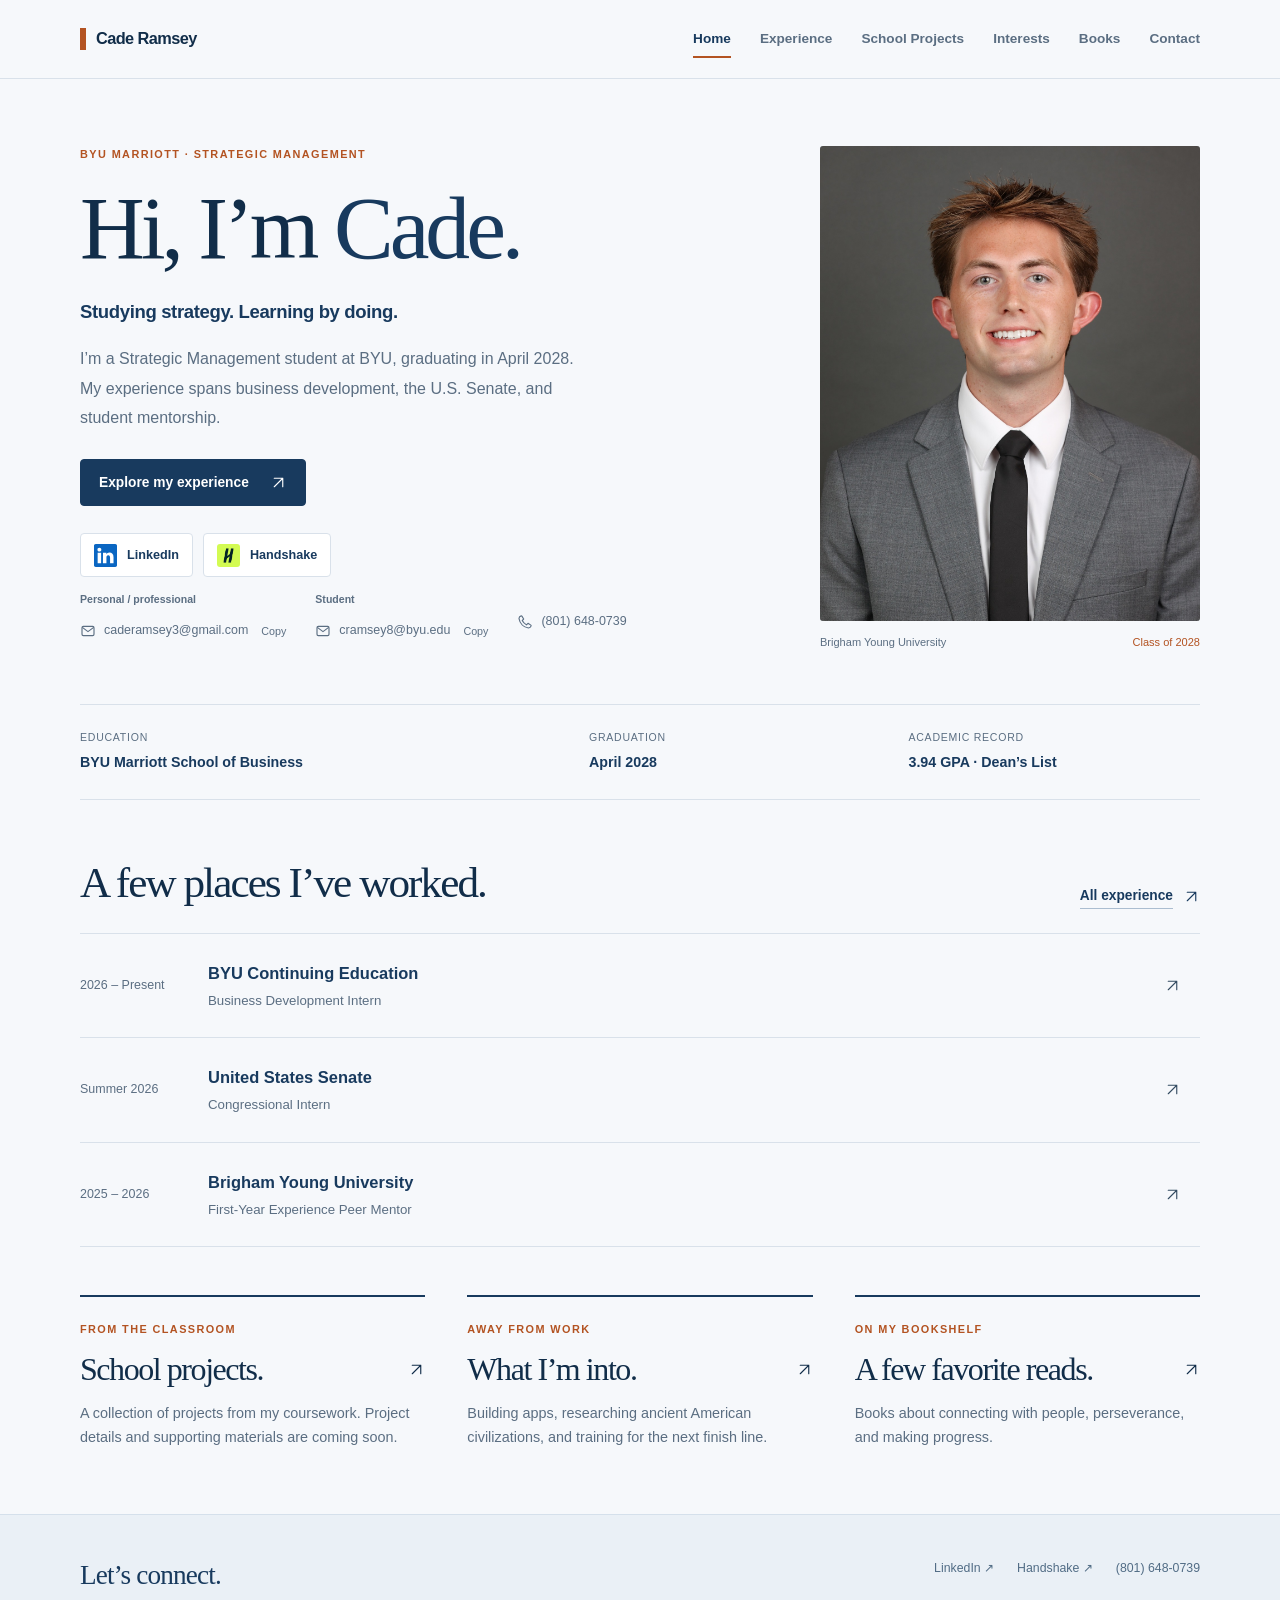
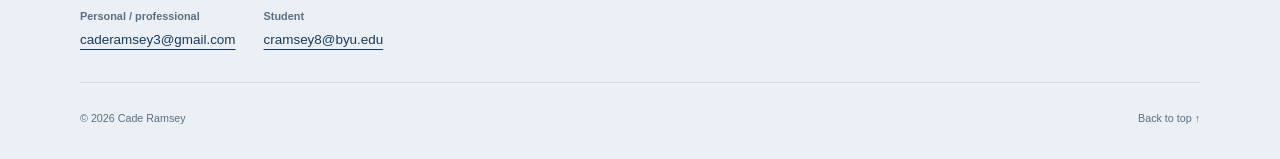
==== commit e0fcb222: "Add School Projects alongside home page Interests and Books sections" ====
--- a/index.html
+++ b/index.html
@@ -4,14 +4,14 @@
   <meta charset="utf-8">
   <meta name="viewport" content="width=device-width, initial-scale=1">
   <meta name="theme-color" content="#f6f8fb">
-  <meta name="description" content="Cade Ramsey is a BYU Strategic Management student graduating in April 2028. Explore his experience, interests, and favorite books.">
+  <meta name="description" content="Cade Ramsey is a BYU Strategic Management student graduating in April 2028. Explore his experience, school projects, interests, and favorite books.">
   <title>Welcome | Cade Ramsey</title>
-  <link rel="stylesheet" href="styles.css?v=contact-emails">
-  <script src="site.js" defer></script>
+  <link rel="stylesheet" href="styles.css?v=home-school-projects">
+  <script src="site.js?v=back-to-top" defer></script>
 </head>
-<body>
+<body id="top">
   <a class="skip-link" href="#main-content">Skip to content</a>
-  <header class="site-header" id="top">
+  <header class="site-header">
     <div class="wrap header-inner">
       <a class="wordmark" href="index.html" aria-label="Cade Ramsey, home">Cade Ramsey</a>
       <button class="menu-toggle" type="button" data-menu-toggle aria-controls="site-navigation" aria-expanded="false"><span data-menu-label>Menu</span><svg class="menu-icon" viewBox="0 0 24 24" fill="none" stroke="currentColor" stroke-width="1.7" aria-hidden="true"><path d="M4 8h16"/><path d="M4 16h16"/></svg></button>
@@ -58,6 +58,7 @@
       </div>
     </section>
     <div class="elsewhere">
+      <a class="elsewhere-link" id="school-projects" href="school-projects.html" data-reveal><p class="eyebrow">From the classroom</p><h2>School projects. <svg class="icon-arrow" viewBox="0 0 24 24" fill="none" stroke="currentColor" stroke-width="1.6" stroke-linecap="round" stroke-linejoin="round" aria-hidden="true"><path d="M6 18 18 6M6 6h12v12"/></svg></h2><p>A collection of projects from my coursework. Project details and supporting materials are coming soon.</p></a>
       <a class="elsewhere-link" id="interests" href="interests.html" data-reveal><p class="eyebrow">Away from work</p><h2>What I’m into. <svg class="icon-arrow" viewBox="0 0 24 24" fill="none" stroke="currentColor" stroke-width="1.6" stroke-linecap="round" stroke-linejoin="round" aria-hidden="true"><path d="M6 18 18 6M6 6h12v12"/></svg></h2><p>Building apps, researching ancient American civilizations, and training for the next finish line.</p></a>
       <a class="elsewhere-link" id="books" href="books.html" data-reveal><p class="eyebrow">On my bookshelf</p><h2>A few favorite reads. <svg class="icon-arrow" viewBox="0 0 24 24" fill="none" stroke="currentColor" stroke-width="1.6" stroke-linecap="round" stroke-linejoin="round" aria-hidden="true"><path d="M6 18 18 6M6 6h12v12"/></svg></h2><p>Books about connecting with people, perseverance, and making progress.</p></a>
     </div>
--- a/styles.css
+++ b/styles.css
@@ -101,7 +101,7 @@
 .work-year { color: var(--muted); font-size: .78rem; }
 .work-name { display: block; color: var(--ink); font-size: 1.03rem; font-weight: 650; }
 .work-role { display: block; margin-top: 3px; color: var(--muted); font-size: .83rem; }
-.elsewhere { display: grid; grid-template-columns: 1fr 1fr; gap: 42px; margin: 48px 0 64px; }
+.elsewhere { display: grid; grid-template-columns: repeat(3, minmax(0, 1fr)); gap: 42px; margin: 48px 0 64px; }
 .elsewhere-link { display: block; padding-top: 23px; border-top: 2px solid var(--ink); text-decoration: none; }
 .elsewhere-link .eyebrow { margin-bottom: 12px; }
 .elsewhere-link h2 { display: flex; align-items: center; justify-content: space-between; gap: 20px; margin-bottom: 12px; font-size: 2rem; }
@@ -124,7 +124,9 @@
 .js [data-expand-all] { display: inline-block; }
 .experience-list { margin-top: 9px; }
 .experience-row { display: grid; grid-template-columns: 185px minmax(0,1fr); gap: 42px; padding: 34px 0 37px; border-bottom: 1px solid var(--line); scroll-margin-top: 105px; }
+.experience-row-photo { grid-template-columns: 240px minmax(0, 1fr); }
 .role-figure { margin: 0; }
+.role-photo { width: 100%; height: auto; border-radius: 3px; background: var(--blue); }
 .role-art { padding: 5px 8px; background: var(--blue); border-radius: 3px; }
 .role-art svg { width: 100%; height: auto; }
 .role-figure figcaption { padding-top: 16px; }
@@ -179,8 +181,9 @@
 .story-grid { display: grid; grid-template-columns: 1.15fr .85fr; gap: 65px; align-items: center; padding-top: 39px; border-top: 1px solid var(--line); }
 .story-grid h2 { margin-bottom: 20px; }
 .story-grid p { max-width: 590px; color: var(--muted); font-size: .94rem; }
-.history-illustration { align-self: end; overflow: hidden; border-radius: 3px; background: var(--blue); }
-.history-illustration svg { width: 100%; height: auto; }
+.history-photo { width: min(100%, 360px); min-width: 0; margin: 0; justify-self: end; }
+.history-photo img { width: 100%; height: auto; border-radius: 3px; background: var(--blue); }
+.history-photo figcaption { padding-top: 10px; color: var(--muted); font-size: .73rem; }
 .running-section { display: grid; grid-template-columns: 1.15fr .85fr; gap: 60px; align-items: center; padding: 37px 40px; border-radius: 4px; background: var(--ink); color: white; scroll-margin-top: 100px; }
 .running-section .eyebrow { color: var(--accent-light); }
 .running-section h2 { color: white; margin-bottom: 17px; font-size: 2.4rem; }
@@ -253,6 +256,7 @@
   .home-hero { gap: 42px; }
   .site-nav { gap: 22px; }
   .experience-row { grid-template-columns: 160px minmax(0,1fr); gap: 28px; }
+  .experience-row-photo { grid-template-columns: 200px minmax(0, 1fr); }
   .books-layout { grid-template-columns: 1fr; gap: 30px; }
   .book-options { width: 100%; max-width: 640px; margin-inline: auto; }
   .book-art { width: 155px; padding: 21px 17px 19px 21px; height: 230px; }
@@ -260,6 +264,7 @@
   .story-grid { gap: 38px; }
 }
 @media (max-width: 800px) {
+  .elsewhere { grid-template-columns: 1fr; gap: 30px; }
   .wrap { width: min(1120px, calc(100% - 42px)); }
   .header-inner { min-height: 67px; flex-wrap: wrap; gap: 0 25px; }
   .site-nav { flex: 0 0 100%; gap: 22px; padding-bottom: 12px; flex-wrap: wrap; }
@@ -275,6 +280,7 @@
   .context-strip { grid-template-columns: 1.5fr 1fr; }
   .context-strip > div:last-child { grid-column: 1 / -1; }
   .experience-row { grid-template-columns: 135px minmax(0,1fr); gap: 25px; }
+  .experience-row-photo { grid-template-columns: 170px minmax(0, 1fr); }
   .project-list { gap: 20px; }
   .education-grid { gap: 30px; }
   .running-section { gap: 30px; padding: 30px; }
@@ -324,6 +330,8 @@
   .role-figure figcaption { padding-top: 0; }
   .role-figure strong { font-size: 1.9rem; }
   .role-figure figcaption span { max-width: 200px; font-size: .7rem; }
+  .role-figure-photo { display: block; width: min(100%, 280px); }
+  .role-figure-photo figcaption { padding-top: 12px; }
   .role-head { gap: 9px; }
   .role-head h2 { font-size: 1.55rem; }
   .role-org { font-size: .74rem; }
@@ -342,7 +350,7 @@
   .story-grid { grid-template-columns: 1fr; gap: 20px; padding-top: 30px; }
   .story-grid h2 { font-size: 2rem; }
   .story-grid p { font-size: .9rem; }
-  .history-illustration { max-width: 420px; width: 100%; justify-self: center; }
+  .history-photo { justify-self: center; }
   .running-section { grid-template-columns: 1fr; gap: 26px; padding: 28px 24px; }
   .running-section h2 { font-size: 2rem; }
   .running-section p { font-size: .87rem; }
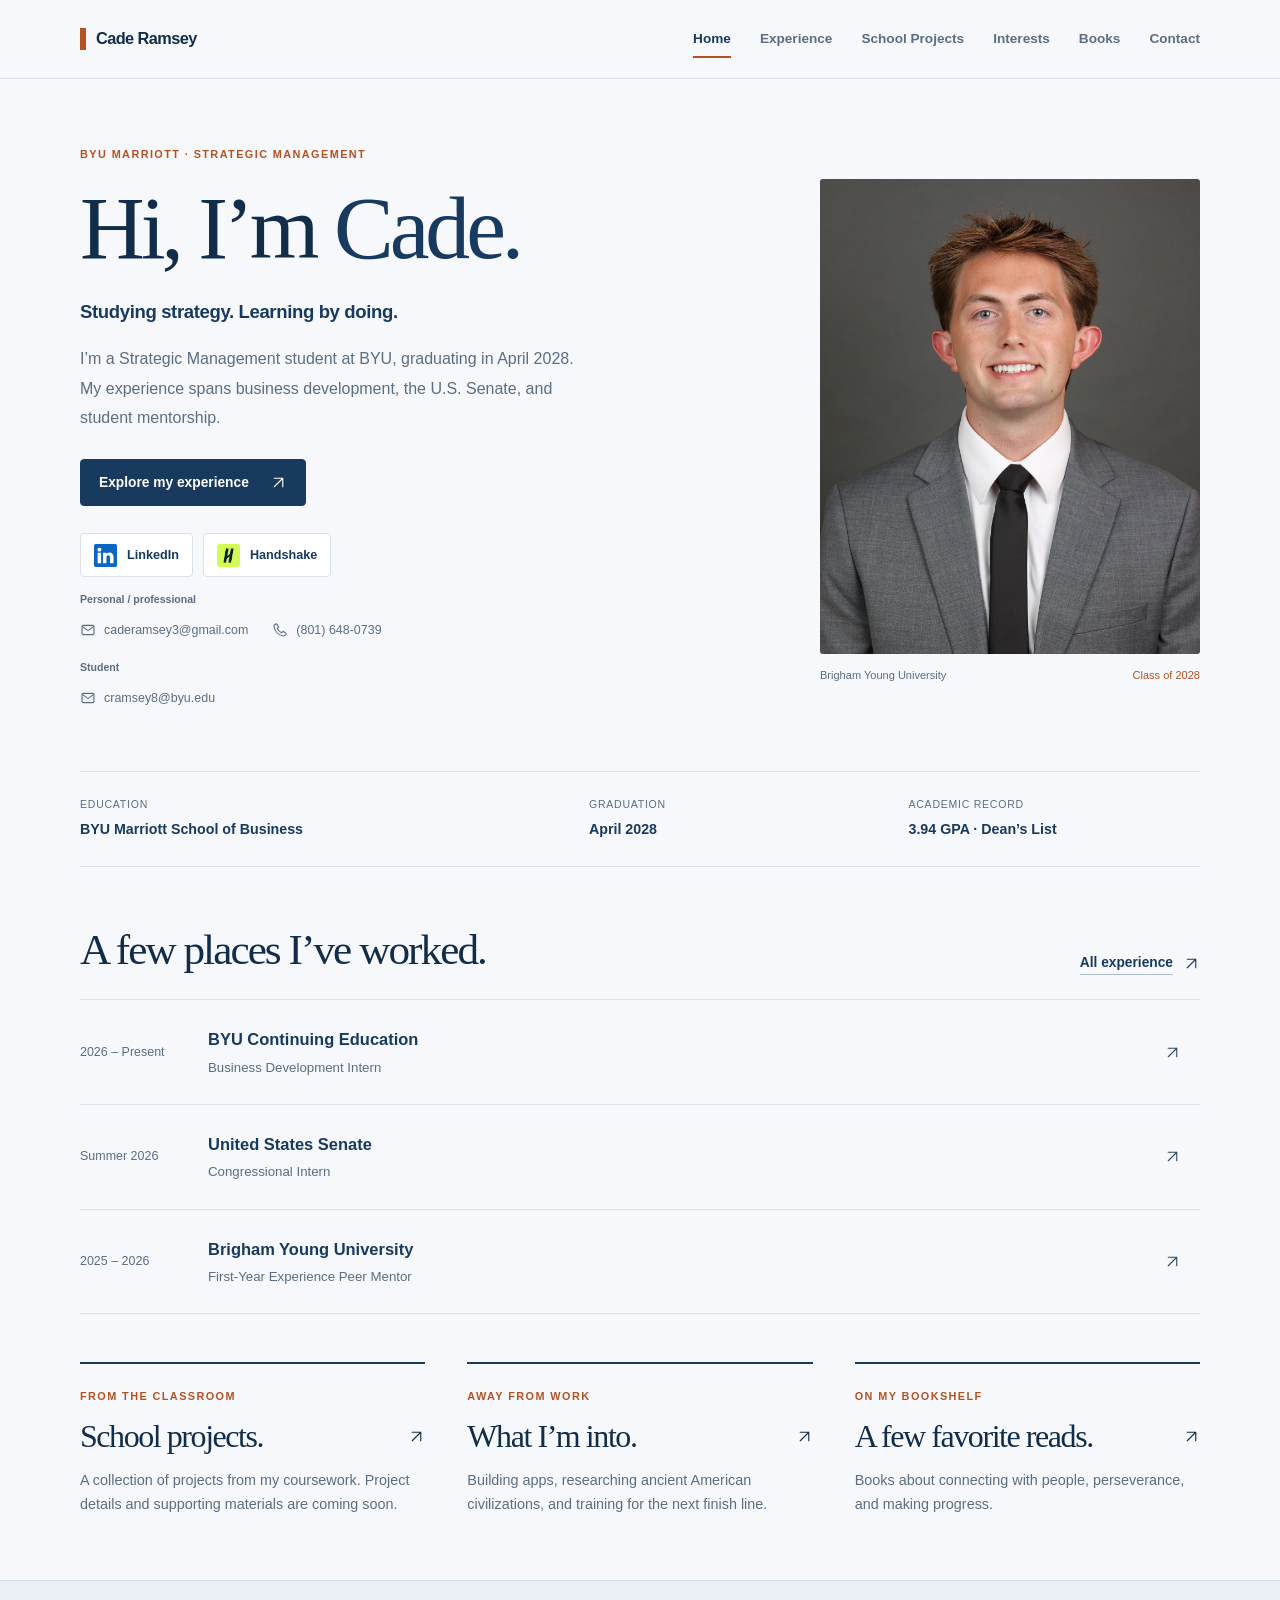
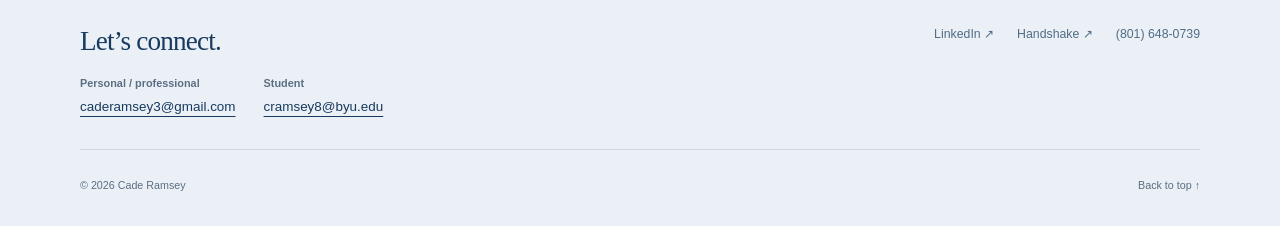
==== commit 5b1190cd: "Stack home contact emails and align phone beside first email" ====
--- a/index.html
+++ b/index.html
@@ -6,7 +6,7 @@
   <meta name="theme-color" content="#f6f8fb">
   <meta name="description" content="Cade Ramsey is a BYU Strategic Management student graduating in April 2028. Explore his experience, school projects, interests, and favorite books.">
   <title>Welcome | Cade Ramsey</title>
-  <link rel="stylesheet" href="styles.css?v=home-school-projects">
+  <link rel="stylesheet" href="styles.css?v=contact-layout">
   <script src="site.js?v=back-to-top" defer></script>
 </head>
 <body id="top">
@@ -40,9 +40,9 @@
             <a class="profile-link" href="https://byu.joinhandshake.com/profiles/m2m9yj" target="_blank" rel="noopener noreferrer" aria-label="View Cade Ramsey’s Handshake profile"><img class="brand-icon handshake-icon" src="assets/handshake.png" width="23" height="23" alt=""><span>Handshake</span></a>
           </div>
           <div class="direct-contact">
-            <div class="contact-email"><span class="contact-email-label">Personal / professional</span><div class="email-group"><a class="direct-link" href="mailto:caderamsey3@gmail.com"><svg class="small-icon" viewBox="0 0 24 24" aria-hidden="true"><rect x="3" y="5" width="18" height="14" rx="2"/><path d="m4 7 8 6 8-6"/></svg><span>caderamsey3@gmail.com</span></a><button class="copy-email" type="button" data-copy-email="caderamsey3@gmail.com" aria-label="Copy Cade Ramsey’s personal and professional email address"><span data-copy-label>Copy</span></button></div></div>
-            <div class="contact-email"><span class="contact-email-label">Student</span><div class="email-group"><a class="direct-link" href="mailto:cramsey8@byu.edu"><svg class="small-icon" viewBox="0 0 24 24" aria-hidden="true"><rect x="3" y="5" width="18" height="14" rx="2"/><path d="m4 7 8 6 8-6"/></svg><span>cramsey8@byu.edu</span></a><button class="copy-email" type="button" data-copy-email="cramsey8@byu.edu" aria-label="Copy Cade Ramsey’s student email address"><span data-copy-label>Copy</span></button></div></div>
-            <a class="direct-link" href="tel:+18016480739"><svg class="small-icon" viewBox="0 0 24 24" aria-hidden="true"><path d="M7.3 3.2 10 7.5 7.8 9.8a16 16 0 0 0 6.4 6.4l2.3-2.2 4.3 2.7a1 1 0 0 1 .4 1.2c-.6 1.8-1.9 3.1-4 3.1A17.4 17.4 0 0 1 3 6.8c0-2.1 1.3-3.4 3.1-4a1 1 0 0 1 1.2.4Z"/></svg><span>(801) 648-0739</span></a>
+            <div class="contact-email"><span class="contact-email-label">Personal / professional</span><div class="email-group"><a class="direct-link" href="mailto:caderamsey3@gmail.com"><svg class="small-icon" viewBox="0 0 24 24" aria-hidden="true"><rect x="3" y="5" width="18" height="14" rx="2"/><path d="m4 7 8 6 8-6"/></svg><span>caderamsey3@gmail.com</span></a></div></div>
+            <div class="contact-email"><span class="contact-email-label">Student</span><div class="email-group"><a class="direct-link" href="mailto:cramsey8@byu.edu"><svg class="small-icon" viewBox="0 0 24 24" aria-hidden="true"><rect x="3" y="5" width="18" height="14" rx="2"/><path d="m4 7 8 6 8-6"/></svg><span>cramsey8@byu.edu</span></a></div></div>
+            <a class="direct-link contact-phone" href="tel:+18016480739"><svg class="small-icon" viewBox="0 0 24 24" aria-hidden="true"><path d="M7.3 3.2 10 7.5 7.8 9.8a16 16 0 0 0 6.4 6.4l2.3-2.2 4.3 2.7a1 1 0 0 1 .4 1.2c-.6 1.8-1.9 3.1-4 3.1A17.4 17.4 0 0 1 3 6.8c0-2.1 1.3-3.4 3.1-4a1 1 0 0 1 1.2.4Z"/></svg><span>(801) 648-0739</span></a>
           </div>
         </div>
       </div>
--- a/styles.css
+++ b/styles.css
@@ -77,7 +77,10 @@
 .profile-link:hover { border-color: var(--accent); transform: translateY(-2px); }
 .brand-icon { width: 23px; height: 23px; flex: 0 0 23px; }
 .handshake-icon { border-radius: 3px; }
-.direct-contact { display: flex; flex-wrap: wrap; align-items: center; gap: 5px 20px; margin-top: 14px; }
+.direct-contact { display: grid; grid-template-columns: minmax(0, max-content) max-content; align-items: start; gap: 8px clamp(12px, 2vw, 24px); margin-top: 14px; }
+.direct-contact .contact-email { grid-column: 1; }
+.direct-contact .contact-phone { grid-column: 2; grid-row: 1; align-self: end; white-space: nowrap; }
+.direct-contact .direct-link, .direct-contact .direct-link span { min-width: 0; }
 .contact-email { display: grid; min-width: 0; }
 .contact-email-label { color: var(--muted); font-size: .66rem; font-weight: 600; }
 .email-group { display: inline-flex; align-items: center; min-width: 0; }
@@ -175,6 +178,23 @@
 .project-item > p { margin-bottom: 12px; color: var(--muted); font-size: .85rem; }
 .project-item details p { margin: 4px 0 14px; color: var(--muted); font-size: .84rem; }
 .project-item .text-link { margin-top: 14px; font-size: .77rem; }
+/* Horizontal app gallery; school project grids keep their existing layout. */
+#building .project-carousel { grid-template-columns: none; grid-auto-flow: column; grid-auto-columns: calc((100% - 44px) / 3); gap: 22px; overflow-x: auto; overscroll-behavior-x: contain; scroll-snap-type: x proximity; scrollbar-width: thin; scrollbar-color: var(--muted) var(--blue); margin-top: 12px; padding: 5px 5px 20px; scroll-padding-inline: 5px; }
+.project-carousel > .project-item { scroll-snap-align: start; }
+.project-navigation { display: flex; align-items: center; justify-content: space-between; gap: 16px; margin-top: 18px; }
+.project-navigation p { margin: 0; color: var(--muted); font-size: .75rem; }
+.project-scroll-buttons { display: none; gap: 8px; }
+.js .project-scroll-buttons { display: flex; }
+.project-scroll-button { display: grid; place-items: center; width: 44px; height: 44px; padding: 0; border: 1px solid var(--line); border-radius: 4px; background: var(--paper); color: var(--ink); font-size: 1.2rem; transition: background .18s, color .18s; }
+.project-scroll-button:hover:not(:disabled) { background: var(--ink); color: white; }
+.project-scroll-button:disabled { opacity: .35; }
+.project-item > .project-stage { margin-bottom: 6px; color: var(--accent); font-size: .68rem; font-weight: 650; letter-spacing: .06em; text-transform: uppercase; }
+@media (max-width: 1000px) {
+  #building .project-carousel { grid-auto-columns: 44%; }
+}
+@media (max-width: 620px) {
+  #building .project-carousel { grid-auto-columns: 86%; }
+}
 .school-project-grid { grid-template-columns: repeat(2, minmax(0, 1fr)); gap: 30px 34px; }
 .school-project-card .project-art { border: 1px dashed #c6d3e0; background: #edf2f8; }
 .school-project-status { display: inline-block; margin-bottom: 8px; color: var(--muted); font-size: .68rem; font-weight: 600; letter-spacing: .07em; text-transform: uppercase; }
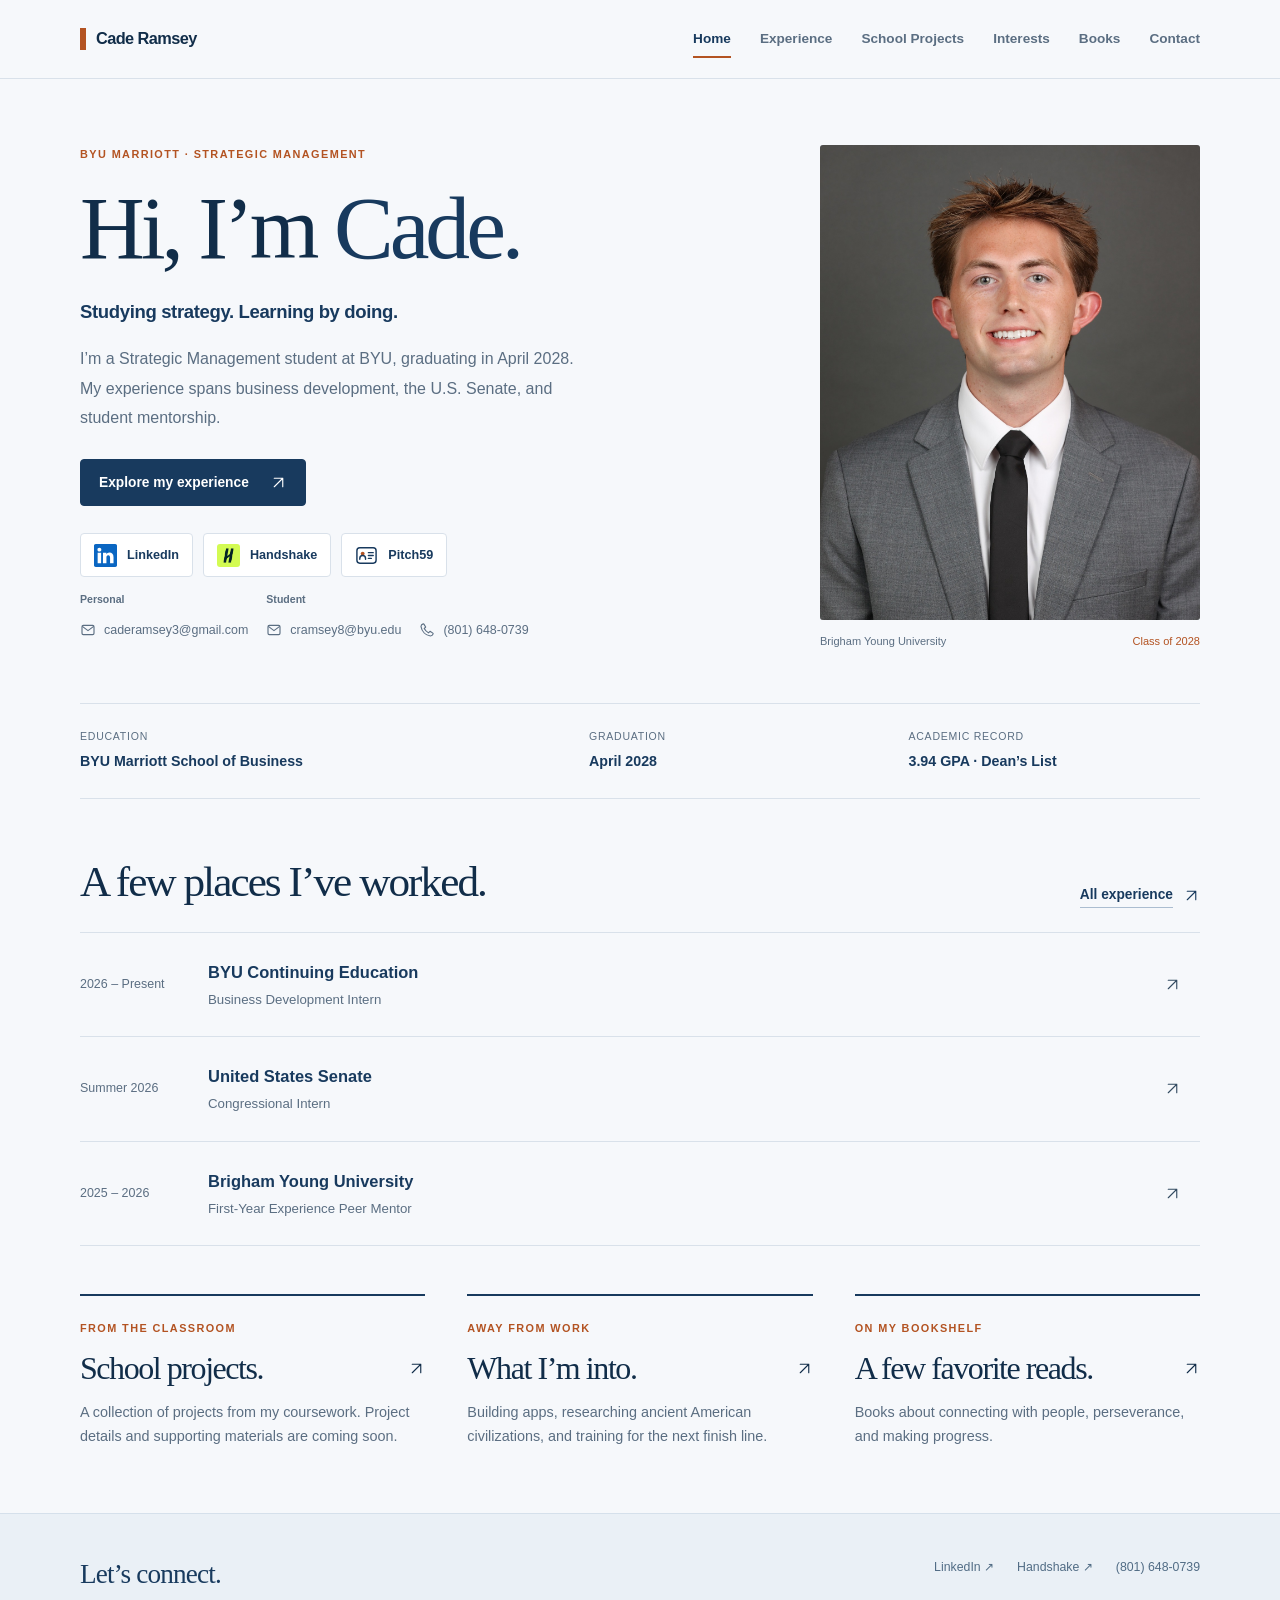
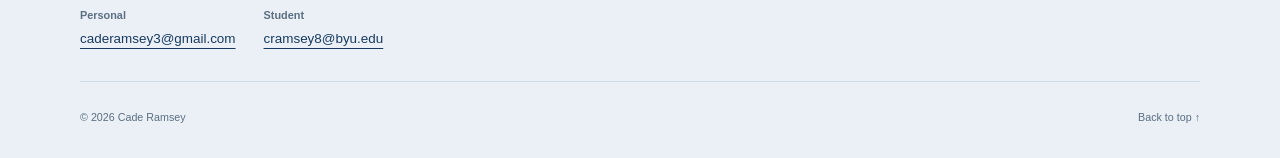
==== commit e8c513b5: "Add Pitch59 profile tile and arrange home contacts side by side" ====
--- a/index.html
+++ b/index.html
@@ -6,7 +6,7 @@
   <meta name="theme-color" content="#f6f8fb">
   <meta name="description" content="Cade Ramsey is a BYU Strategic Management student graduating in April 2028. Explore his experience, school projects, interests, and favorite books.">
   <title>Welcome | Cade Ramsey</title>
-  <link rel="stylesheet" href="styles.css?v=contact-layout">
+  <link rel="stylesheet" href="styles.css?v=pitch59-contact">
   <script src="site.js?v=back-to-top" defer></script>
 </head>
 <body id="top">
@@ -38,9 +38,10 @@
             <a class="profile-link" href="https://www.linkedin.com/in/cade-ramsey" target="_blank" rel="noopener noreferrer" aria-label="View Cade Ramsey’s LinkedIn profile"><svg class="brand-icon" viewBox="0 0 16 16" xmlns="http://www.w3.org/2000/svg" aria-hidden="true" focusable="false"><path fill="#0A66C2" d="M0 1.146C0 .513.526 0 1.175 0h13.65C15.474 0 16 .513 16 1.146v13.708c0 .633-.526 1.146-1.175 1.146H1.175C.526 16 0 15.487 0 14.854V1.146zm4.943 12.248V6.169H2.542v7.225h2.401zm-1.2-8.212c.837 0 1.358-.554 1.358-1.248-.015-.709-.52-1.248-1.342-1.248S2.4 3.226 2.4 3.934c0 .694.521 1.248 1.327 1.248h.016zm4.908 8.212V9.359c0-.216.016-.432.08-.586.173-.431.568-.878 1.232-.878.869 0 1.216.662 1.216 1.634v3.865h2.401V9.25c0-2.22-1.184-3.252-2.764-3.252-1.274 0-1.845.7-2.165 1.193v.025h-.016l.016-.025V6.169H6.25c.03.678 0 7.225 0 7.225h2.401z"></path></svg>
               <span>LinkedIn</span></a>
             <a class="profile-link" href="https://byu.joinhandshake.com/profiles/m2m9yj" target="_blank" rel="noopener noreferrer" aria-label="View Cade Ramsey’s Handshake profile"><img class="brand-icon handshake-icon" src="assets/handshake.png" width="23" height="23" alt=""><span>Handshake</span></a>
+            <a class="profile-link" href="https://pitch59.com/card/cade-ramsey" target="_blank" rel="noopener noreferrer" aria-label="View Cade Ramsey’s Pitch59 profile"><svg class="brand-icon" viewBox="0 0 24 24" fill="none" stroke="currentColor" stroke-width="1.5" stroke-linecap="round" stroke-linejoin="round" aria-hidden="true" focusable="false"><rect x="2" y="4" width="20" height="16" rx="3"/><circle cx="8" cy="10" r="2" fill="#b35322" stroke="none"/><path d="M5 16v-1a3 3 0 0 1 6 0v1M14 9h5M14 12h5M14 15h3"/></svg><span>Pitch59</span></a>
           </div>
           <div class="direct-contact">
-            <div class="contact-email"><span class="contact-email-label">Personal / professional</span><div class="email-group"><a class="direct-link" href="mailto:caderamsey3@gmail.com"><svg class="small-icon" viewBox="0 0 24 24" aria-hidden="true"><rect x="3" y="5" width="18" height="14" rx="2"/><path d="m4 7 8 6 8-6"/></svg><span>caderamsey3@gmail.com</span></a></div></div>
+            <div class="contact-email"><span class="contact-email-label">Personal</span><div class="email-group"><a class="direct-link" href="mailto:caderamsey3@gmail.com"><svg class="small-icon" viewBox="0 0 24 24" aria-hidden="true"><rect x="3" y="5" width="18" height="14" rx="2"/><path d="m4 7 8 6 8-6"/></svg><span>caderamsey3@gmail.com</span></a></div></div>
             <div class="contact-email"><span class="contact-email-label">Student</span><div class="email-group"><a class="direct-link" href="mailto:cramsey8@byu.edu"><svg class="small-icon" viewBox="0 0 24 24" aria-hidden="true"><rect x="3" y="5" width="18" height="14" rx="2"/><path d="m4 7 8 6 8-6"/></svg><span>cramsey8@byu.edu</span></a></div></div>
             <a class="direct-link contact-phone" href="tel:+18016480739"><svg class="small-icon" viewBox="0 0 24 24" aria-hidden="true"><path d="M7.3 3.2 10 7.5 7.8 9.8a16 16 0 0 0 6.4 6.4l2.3-2.2 4.3 2.7a1 1 0 0 1 .4 1.2c-.6 1.8-1.9 3.1-4 3.1A17.4 17.4 0 0 1 3 6.8c0-2.1 1.3-3.4 3.1-4a1 1 0 0 1 1.2.4Z"/></svg><span>(801) 648-0739</span></a>
           </div>
@@ -66,7 +67,7 @@
   <footer class="site-footer" id="contact">
     <div class="wrap">
       <div class="footer-main">
-        <div><p class="footer-title">Let’s connect.</p><dl class="footer-emails"><div><dt>Personal / professional</dt><dd><a class="footer-email" href="mailto:caderamsey3@gmail.com">caderamsey3@gmail.com</a></dd></div><div><dt>Student</dt><dd><a class="footer-email" href="mailto:cramsey8@byu.edu">cramsey8@byu.edu</a></dd></div></dl></div>
+        <div><p class="footer-title">Let’s connect.</p><dl class="footer-emails"><div><dt>Personal</dt><dd><a class="footer-email" href="mailto:caderamsey3@gmail.com">caderamsey3@gmail.com</a></dd></div><div><dt>Student</dt><dd><a class="footer-email" href="mailto:cramsey8@byu.edu">cramsey8@byu.edu</a></dd></div></dl></div>
         <nav class="footer-links" aria-label="Contact links"><a href="https://www.linkedin.com/in/cade-ramsey" target="_blank" rel="noopener noreferrer">LinkedIn ↗</a><a href="https://byu.joinhandshake.com/profiles/m2m9yj" target="_blank" rel="noopener noreferrer">Handshake ↗</a><a href="tel:+18016480739">(801) 648-0739</a></nav>
       </div>
       <div class="footer-bottom"><span>© 2026 Cade Ramsey</span><a href="#top">Back to top ↑</a></div>
--- a/styles.css
+++ b/styles.css
@@ -77,9 +77,8 @@
 .profile-link:hover { border-color: var(--accent); transform: translateY(-2px); }
 .brand-icon { width: 23px; height: 23px; flex: 0 0 23px; }
 .handshake-icon { border-radius: 3px; }
-.direct-contact { display: grid; grid-template-columns: minmax(0, max-content) max-content; align-items: start; gap: 8px clamp(12px, 2vw, 24px); margin-top: 14px; }
-.direct-contact .contact-email { grid-column: 1; }
-.direct-contact .contact-phone { grid-column: 2; grid-row: 1; align-self: end; white-space: nowrap; }
+.direct-contact { display: flex; flex-wrap: wrap; align-items: flex-end; gap: 6px 18px; margin-top: 14px; }
+.direct-contact .contact-phone { align-self: flex-end; white-space: nowrap; }
 .direct-contact .direct-link, .direct-contact .direct-link span { min-width: 0; }
 .contact-email { display: grid; min-width: 0; }
 .contact-email-label { color: var(--muted); font-size: .66rem; font-weight: 600; }
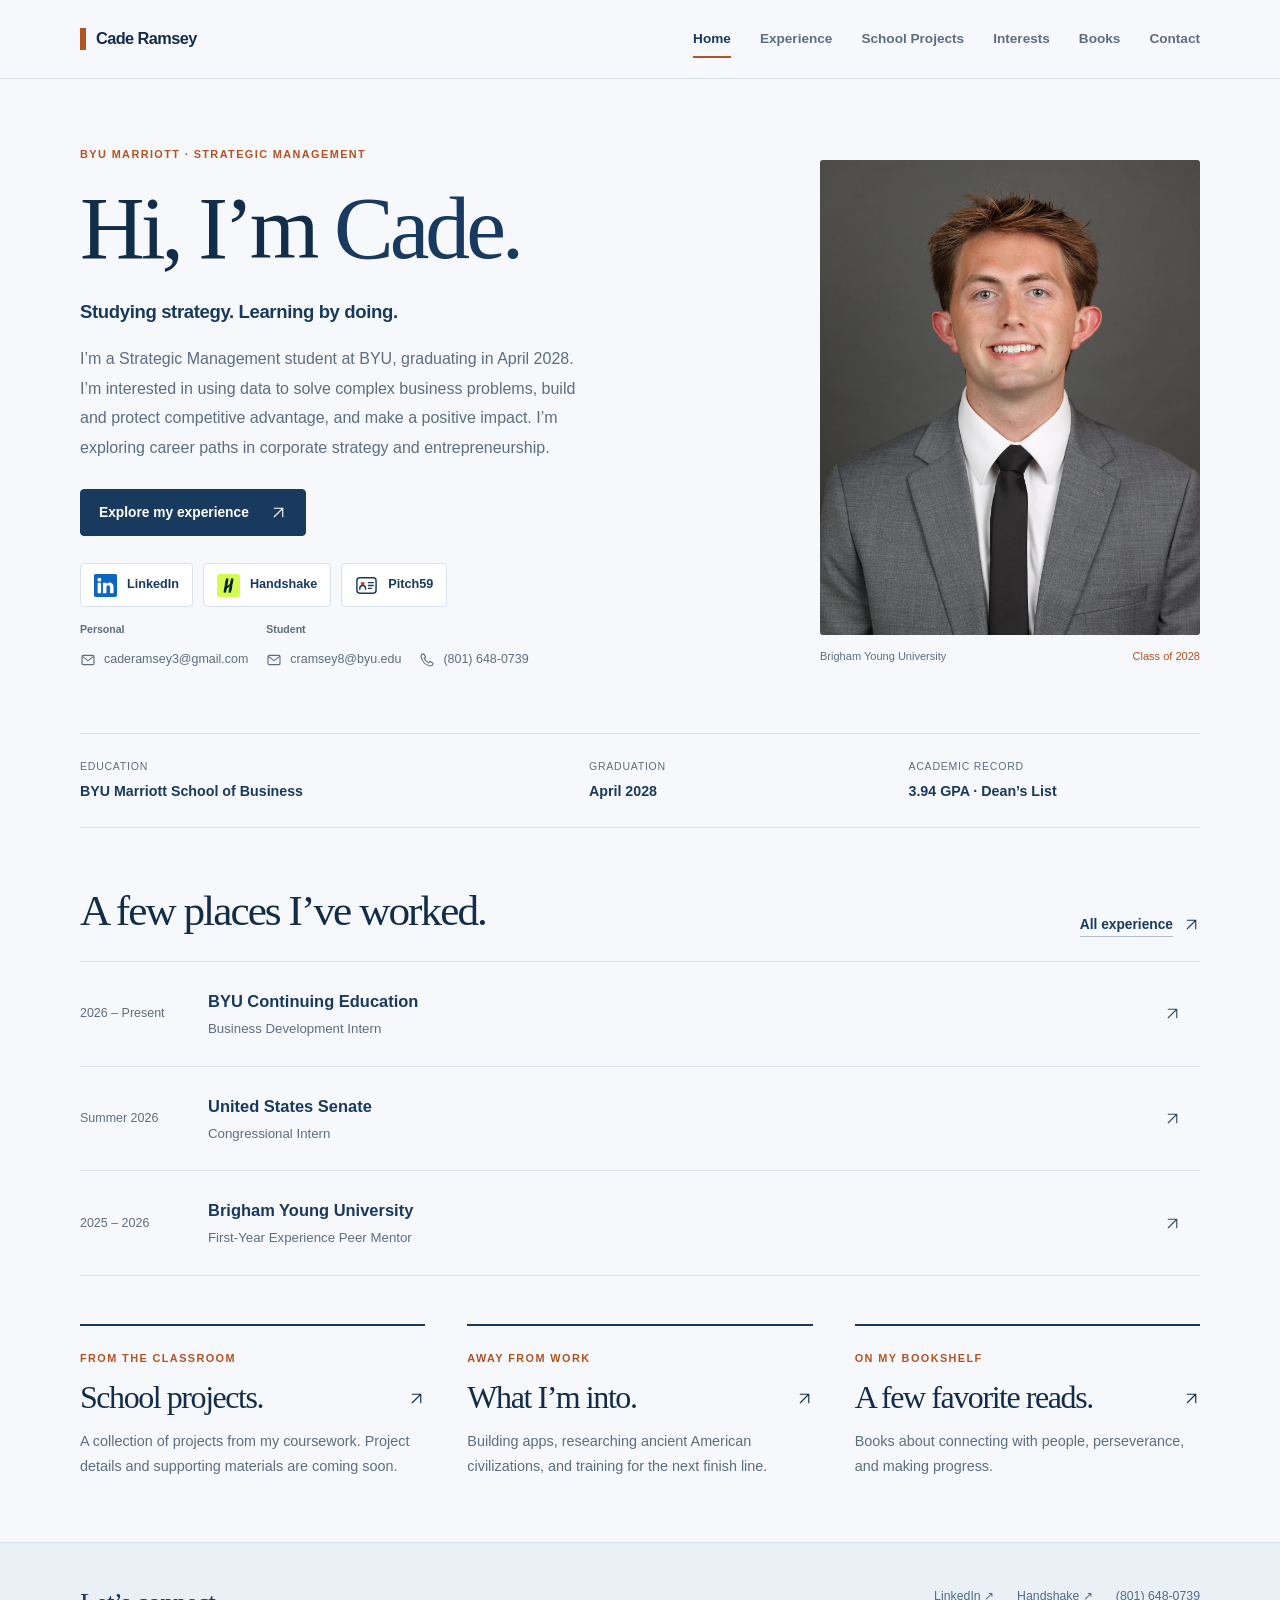
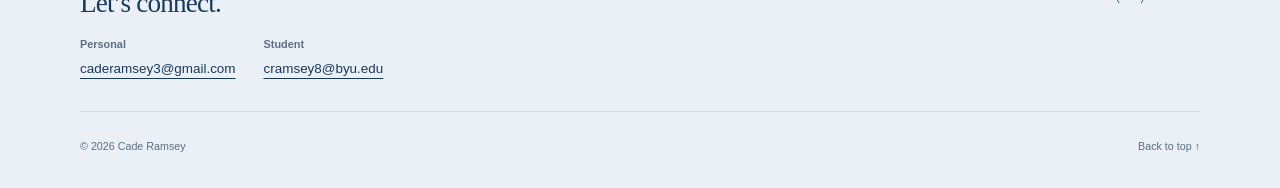
==== commit 9540ee78: "Update home introduction with approved paragraph" ====
--- a/index.html
+++ b/index.html
@@ -31,7 +31,7 @@
         <p class="eyebrow">BYU Marriott · Strategic Management</p>
         <h1 id="home-title">Hi, I’m <span>Cade.</span></h1>
         <p class="home-role">Studying strategy. Learning by doing.</p>
-        <p class="lead">I’m a Strategic Management student at BYU, graduating in April 2028. My experience spans business development, the U.S. Senate, and student mentorship.</p>
+        <p class="lead">I’m a Strategic Management student at BYU, graduating in April 2028. I’m interested in using data to solve complex business problems, build and protect competitive advantage, and make a positive impact. I’m exploring career paths in corporate strategy and entrepreneurship.</p>
         <a class="button" href="experience.html">Explore my experience <svg class="icon-arrow" viewBox="0 0 24 24" fill="none" stroke="currentColor" stroke-width="1.6" stroke-linecap="round" stroke-linejoin="round" aria-hidden="true"><path d="M6 18 18 6M6 6h12v12"/></svg></a>
         <div class="home-contact" role="group" aria-label="Profiles and contact information">
           <div class="profile-links">
--- a/styles.css
+++ b/styles.css
@@ -154,6 +154,9 @@
 .skills-used span { color: var(--ink); font-weight: 600; }
 .education-block { padding-top: 52px; }
 .education-grid { display: grid; grid-template-columns: 1.2fr .8fr; gap: 50px; margin-top: 24px; }
+.education-layout { display: grid; grid-template-columns: 240px minmax(0, 1fr); align-items: start; gap: 42px; margin-top: 24px; }
+.education-layout > .education-grid { margin-top: 0; }
+.education-photo { min-width: 0; margin: 0; }
 .education-grid h3 { margin-bottom: 7px; }
 .education-grid p { color: var(--muted); font-size: .88rem; }
 .education-grid .degree { margin-bottom: 5px; color: var(--ink); }
@@ -189,9 +192,12 @@
 .project-scroll-button:disabled { opacity: .35; }
 .project-item > .project-stage { margin-bottom: 6px; color: var(--accent); font-size: .68rem; font-weight: 650; letter-spacing: .06em; text-transform: uppercase; }
 @media (max-width: 1000px) {
+  .education-layout { grid-template-columns: 200px minmax(0, 1fr); gap: 28px; }
   #building .project-carousel { grid-auto-columns: 44%; }
 }
 @media (max-width: 620px) {
+  .education-layout { grid-template-columns: 1fr; gap: 24px; }
+  .education-photo { width: min(100%, 360px); }
   #building .project-carousel { grid-auto-columns: 86%; }
 }
 .school-project-grid { grid-template-columns: repeat(2, minmax(0, 1fr)); gap: 30px 34px; }
@@ -203,15 +209,23 @@
 .history-photo { width: min(100%, 360px); min-width: 0; margin: 0; justify-self: end; }
 .history-photo img { width: 100%; height: auto; border-radius: 3px; background: var(--blue); }
 .history-photo figcaption { padding-top: 10px; color: var(--muted); font-size: .73rem; }
-.running-section { display: grid; grid-template-columns: 1.15fr .85fr; gap: 60px; align-items: center; padding: 37px 40px; border-radius: 4px; background: var(--ink); color: white; scroll-margin-top: 100px; }
-.running-section .eyebrow { color: var(--accent-light); }
-.running-section h2 { color: white; margin-bottom: 17px; font-size: 2.4rem; }
-.running-section p { margin-bottom: 22px; color: #d7e1ec; font-size: .9rem; }
-.running-facts { display: grid; grid-template-columns: 1fr 1fr; gap: 18px; margin: 0; padding-block: 23px; border-block: 1px solid #59728b; }
-.running-facts dt { color: #d7e1ec; font-size: .72rem; }
-.running-facts dd { margin: 6px 0 0; font-family: var(--serif); font-size: 2.2rem; line-height: 1.1; }
-.running-facts dd span { color: #d7e1ec; font-family: var(--sans); font-size: .76rem; }
-.running-note { margin: 17px 0 0 !important; font-size: .75rem !important; }
+.running-section { display: grid; grid-template-columns: 1.15fr .85fr; gap: 30px 65px; align-items: center; padding-top: 39px; border-top: 1px solid var(--line); scroll-margin-top: 100px; }
+.running-story { min-width: 0; }
+.running-story h2 { margin-bottom: 20px; }
+.running-story > p:not(.eyebrow) { max-width: 590px; margin-bottom: 21px; color: var(--muted); font-size: .94rem; }
+.running-story .text-link { font-size: .81rem; }
+.running-photo { width: min(100%, 380px); min-width: 0; margin: 0; justify-self: end; }
+.running-photo-frame { aspect-ratio: 1 / 1; overflow: hidden; border-radius: 3px; background: var(--blue); }
+.running-photo-frame img { width: 100%; height: 100%; object-fit: cover; object-position: center 50%; }
+.running-photo figcaption { padding-top: 10px; color: var(--muted); font-size: .73rem; }
+.running-milestones { grid-column: 1 / -1; min-width: 0; border-block: 1px solid var(--line); }
+.running-milestones > summary { min-height: 54px; }
+.running-results { display: grid; grid-template-columns: repeat(3, minmax(0, 1fr)); gap: 24px; margin: 0; padding: 8px 0 24px; }
+.running-results > div + div { padding-left: 24px; border-left: 1px solid var(--line); }
+.running-results dt { color: var(--ink); font-size: .82rem; font-weight: 650; }
+.running-results dd { margin: 8px 0 0; }
+.running-results time, .running-goal-time { display: block; color: var(--ink); font-size: 1.15rem; font-weight: 550; font-variant-numeric: tabular-nums; line-height: 1.4; }
+.running-results dd > span:last-child { display: block; margin-top: 6px; color: var(--muted); font-size: .72rem; }
 .books-layout { display: grid; grid-template-columns: minmax(0, 1.35fr) minmax(0, 1fr); gap: 56px; align-items: center; padding: 30px 0 38px; border-top: 1px solid var(--line); border-bottom: 1px solid var(--line); }
 .book-options { display: grid; grid-template-columns: repeat(3, minmax(0, 1fr)); gap: 21px; min-width: 0; }
 .book-choice { display: flex; flex-direction: column; align-items: center; gap: 16px; min-width: 0; padding: 16px 2px 13px; border: 0; border-bottom: 2px solid transparent; background: transparent; color: var(--muted); font-size: .72rem; text-align: center; transition: border-color .2s, color .2s; }
@@ -283,6 +297,7 @@
   .story-grid { gap: 38px; }
 }
 @media (max-width: 800px) {
+  .education-layout { grid-template-columns: 170px minmax(0, 1fr); gap: 25px; }
   .elsewhere { grid-template-columns: 1fr; gap: 30px; }
   .wrap { width: min(1120px, calc(100% - 42px)); }
   .header-inner { min-height: 67px; flex-wrap: wrap; gap: 0 25px; }
@@ -302,7 +317,7 @@
   .experience-row-photo { grid-template-columns: 170px minmax(0, 1fr); }
   .project-list { gap: 20px; }
   .education-grid { gap: 30px; }
-  .running-section { gap: 30px; padding: 30px; }
+  .running-section { gap: 28px 30px; }
   .running-section h2 { font-size: 2rem; }
   .books-layout { grid-template-columns: 1fr; gap: 30px; }
   .book-art { width: 175px; height: 240px; padding: 23px 20px 21px 24px; }
@@ -370,11 +385,12 @@
   .story-grid h2 { font-size: 2rem; }
   .story-grid p { font-size: .9rem; }
   .history-photo { justify-self: center; }
-  .running-section { grid-template-columns: 1fr; gap: 26px; padding: 28px 24px; }
+  .running-section { grid-template-columns: 1fr; gap: 24px; padding-top: 30px; }
   .running-section h2 { font-size: 2rem; }
-  .running-section p { font-size: .87rem; }
-  .running-facts { padding-block: 19px; }
-  .running-facts dd { font-size: 2rem; }
+  .running-story > p:not(.eyebrow) { font-size: .9rem; }
+  .running-photo { justify-self: center; }
+  .running-results { grid-template-columns: 1fr; gap: 18px; }
+  .running-results > div + div { padding: 18px 0 0; border-left: 0; border-top: 1px solid var(--line); }
   .book-options { grid-template-columns: repeat(3, minmax(153px, 1fr)); gap: 12px; overflow-x: auto; padding: 7px 6px 12px; scroll-snap-type: x proximity; scroll-padding-inline: 6px; }
   .book-choice { scroll-snap-align: start; }
   .book-art { width: 153px; max-width: 100%; height: 225px; padding: 22px 15px 20px 20px; }
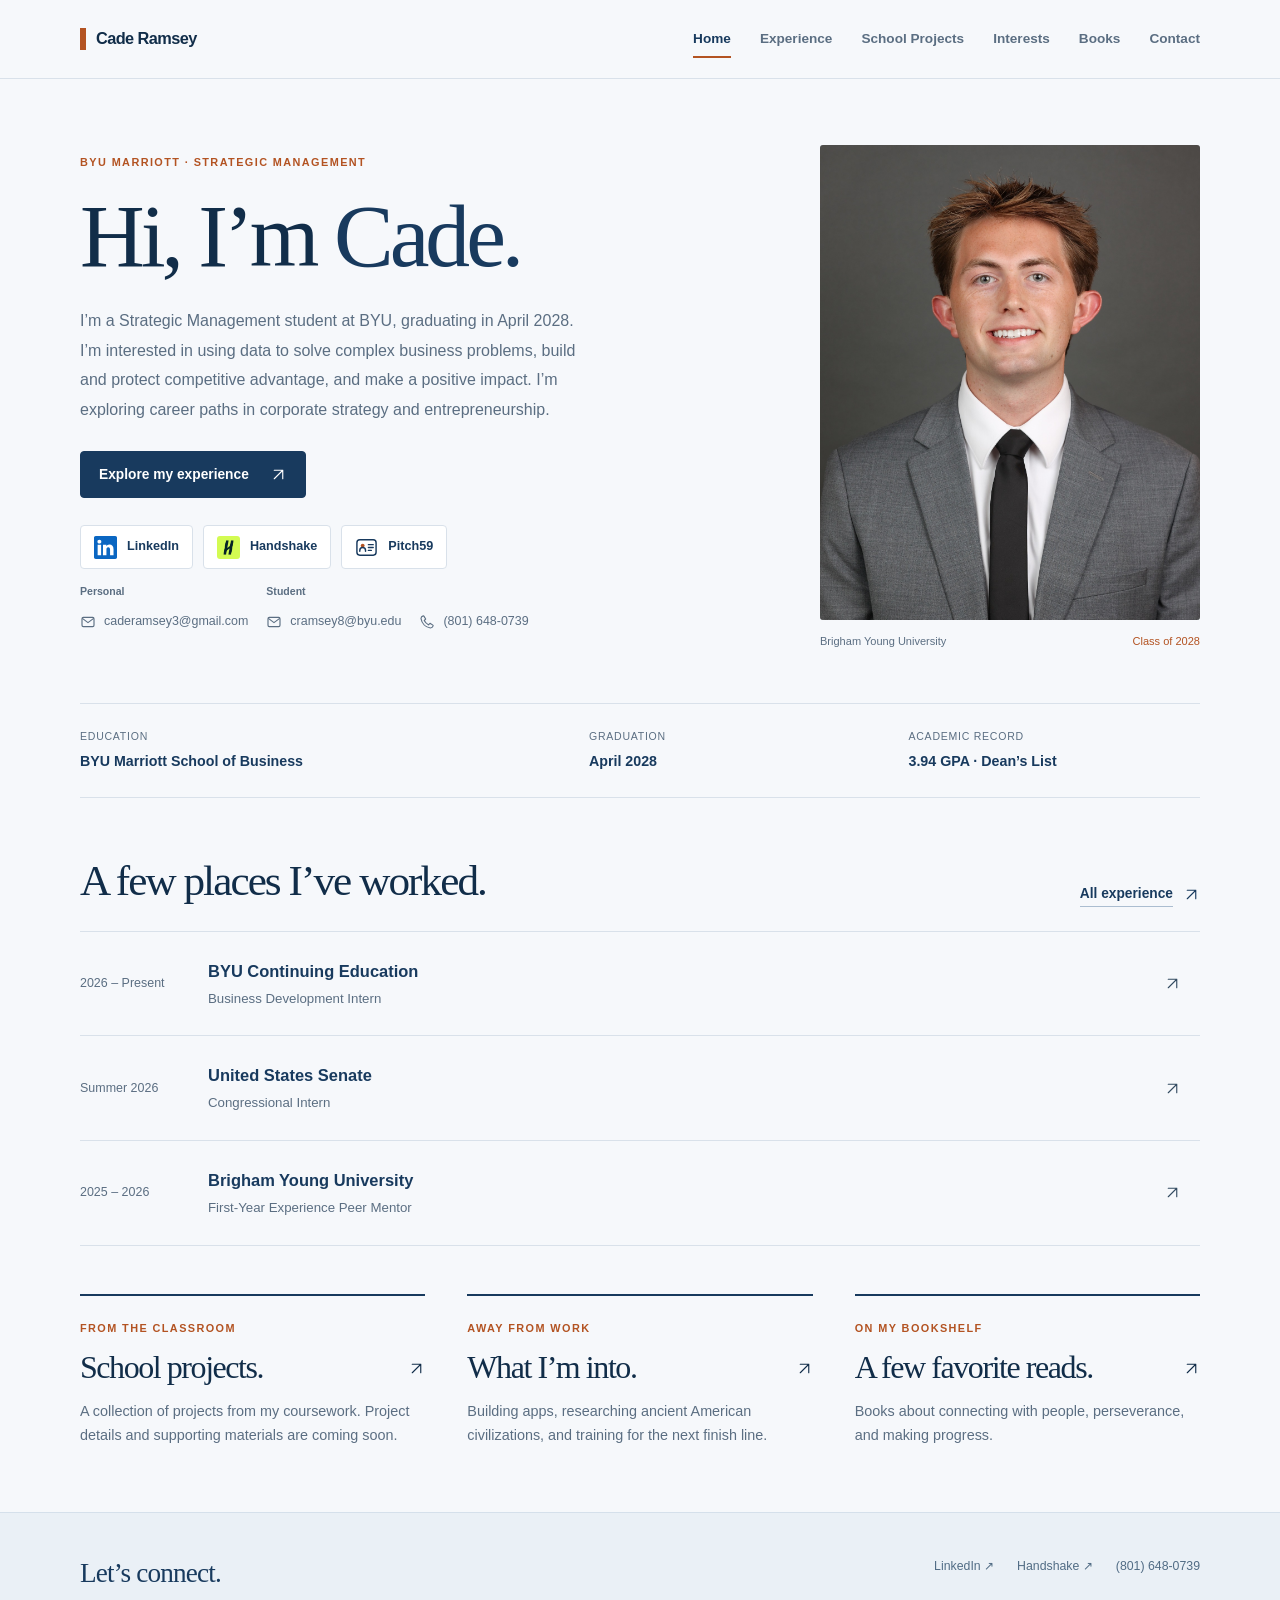
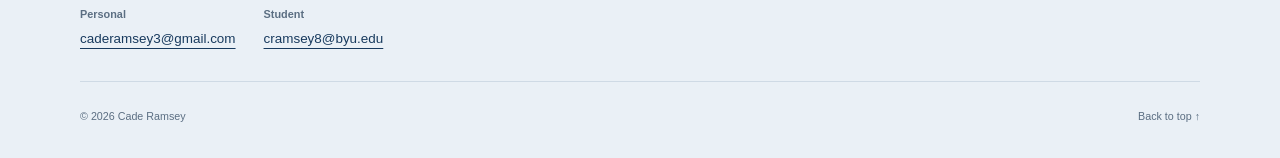
==== commit 9a85249f: "Remove studying strategy tagline from welcome page" ====
--- a/index.html
+++ b/index.html
@@ -30,7 +30,6 @@
       <div>
         <p class="eyebrow">BYU Marriott · Strategic Management</p>
         <h1 id="home-title">Hi, I’m <span>Cade.</span></h1>
-        <p class="home-role">Studying strategy. Learning by doing.</p>
         <p class="lead">I’m a Strategic Management student at BYU, graduating in April 2028. I’m interested in using data to solve complex business problems, build and protect competitive advantage, and make a positive impact. I’m exploring career paths in corporate strategy and entrepreneurship.</p>
         <a class="button" href="experience.html">Explore my experience <svg class="icon-arrow" viewBox="0 0 24 24" fill="none" stroke="currentColor" stroke-width="1.6" stroke-linecap="round" stroke-linejoin="round" aria-hidden="true"><path d="M6 18 18 6M6 6h12v12"/></svg></a>
         <div class="home-contact" role="group" aria-label="Profiles and contact information">
